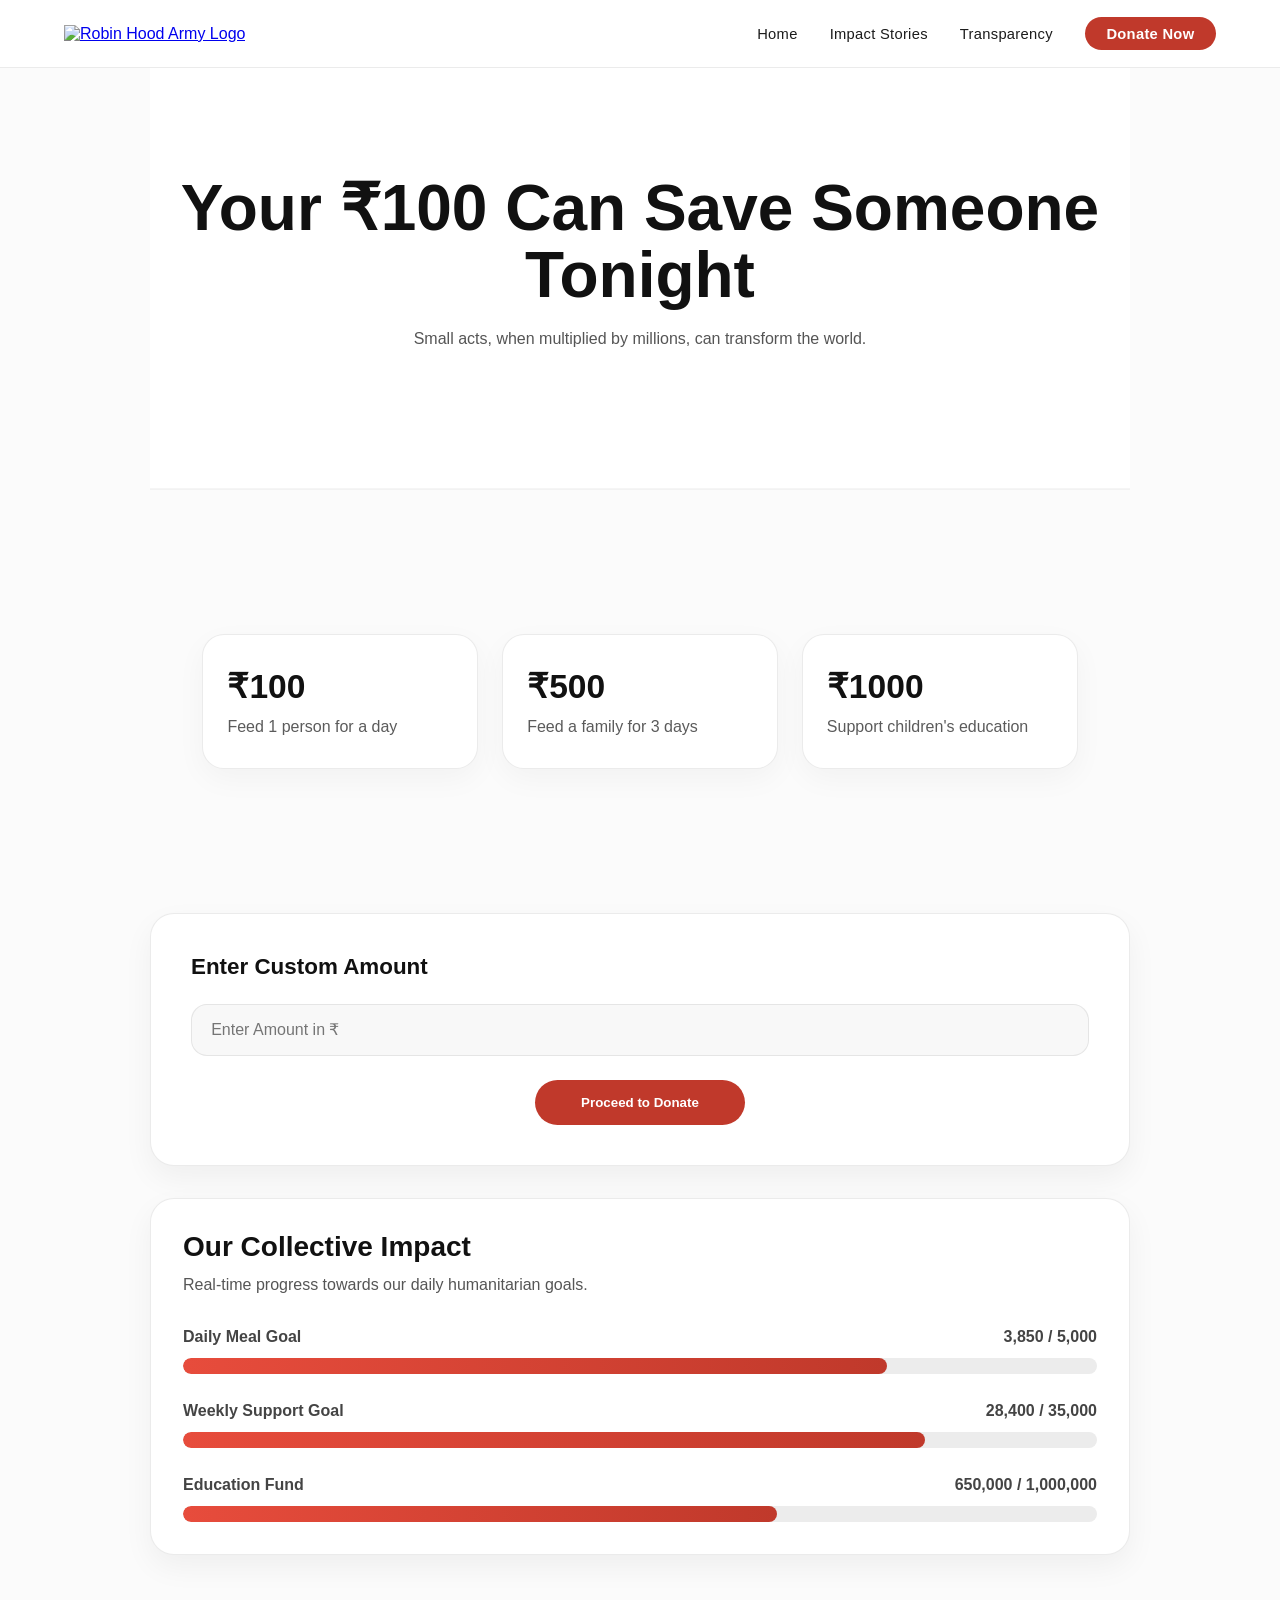
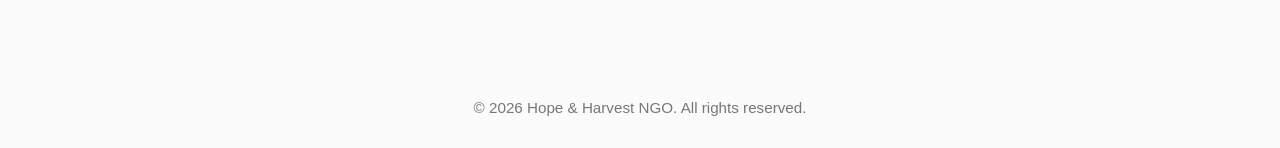
==== donate.html @ bec50dd6 "add the new page donate" ====
<!DOCTYPE html>
<html lang="en">
<head>
    <meta charset="UTF-8">
    <meta name="viewport" content="width=device-width, initial-scale=1.0">
    <title>Donate | Hope & Harvest</title>
    <link rel="stylesheet" href="styles.css">
    <link rel="stylesheet" href="donate.css">
    <link href="https://fonts.googleapis.com/css2?family=Inter:wght@300;400;600;800;900&display=swap" rel="stylesheet">
</head>
<body>
    <nav>
        <div class="nav-logo">
            <a href="robinhoodarmy-clone.html">
                <img src="https://robinhoodarmy.com/assets/RHA-Logo.png" alt="Robin Hood Army Logo">
            </a>
        </div>
        <ul class="nav-links">
            <li><a href="robinhoodarmy-clone.html">Home</a></li>
            <li><a href="index.html#stories">Impact Stories</a></li>
            <li><a href="index.html#stats">Transparency</a></li>
            <li><a href="donate.html" class="cta-nav">Donate Now</a></li>
        </ul>
    </nav>

    <main>
        <section class="donate-hero">
            <div class="reveal">
                <h1>Your ₹100 Can Save Someone Tonight</h1>
                <p>Small acts, when multiplied by millions, can transform the world.</p>
            </div>
        </section>

        <section class="donation-options reveal">
            <div class="donation-card" data-amount="100">
                <h2>₹100</h2>
                <p>Feed 1 person for a day</p>
            </div>
            <div class="donation-card" data-amount="500">
                <h2>₹500</h2>
                <p>Feed a family for 3 days</p>
            </div>
            <div class="donation-card" data-amount="1000">
                <h2>₹1000</h2>
                <p>Support children's education</p>
            </div>
        </section>

        <section class="custom-donation reveal">
            <h3>Enter Custom Amount</h3>
            <div class="custom-input-group">
                <input type="number" id="custom-amount" placeholder="Enter Amount in ₹">
            </div>
            <button id="donate-btn" class="btn btn-primary" style="border:none; cursor:pointer;">Proceed to Donate</button>
        </section>

        <section class="impact-progress reveal">
            <div class="section-header">
                <h2>Our Collective Impact</h2>
                <p>Real-time progress towards our daily humanitarian goals.</p>
            </div>
            
            <div class="progress-item">
                <div class="progress-label">
                    <span>Daily Meal Goal</span>
                    <span id="daily-progress-text">0/5000</span>
                </div>
                <div class="progress-bar-bg">
                    <div id="daily-progress-bar" class="progress-bar-fill"></div>
                </div>
            </div>

            <div class="progress-item">
                <div class="progress-label">
                    <span>Weekly Support Goal</span>
                    <span id="weekly-progress-text">0/35000</span>
                </div>
                <div class="progress-bar-bg">
                    <div id="weekly-progress-bar" class="progress-bar-fill"></div>
                </div>
            </div>

            <div class="progress-item">
                <div class="progress-label">
                    <span>Education Fund</span>
                    <span id="edu-progress-text">0/10,00,000</span>
                </div>
                <div class="progress-bar-bg">
                    <div id="edu-progress-bar" class="progress-bar-fill"></div>
                </div>
            </div>
        </section>
    </main>

    <div id="success-overlay" class="success-overlay">
        <div class="success-content">
            <span class="success-emoji">😊</span>
            <h2>Thank You for Saving Lives</h2>
            <p>Your contribution has been received. You've just made someone's night a little brighter.</p>
            <br>
            <button onclick="closeSuccess()" class="btn btn-outline" style="border:none; cursor:pointer;">Back to Home</button>
        </div>
    </div>

    <footer>
        <div class="footer-bottom">
            &copy; 2026 Hope & Harvest NGO. All rights reserved.
        </div>
    </footer>

    <script src="script.js"></script>
    <script src="donate.js"></script>
</body>
</html>
---- styles.css ----
:root {
    --red: #c0392b;
    --dark-red: #96281b;
    --black: #111111;
    --white: #ffffff;
    --off-white: #f9f5f0;
    --warm-gray: #e8e0d5;
    --text: #1c1c1c;
    --muted: #6f6f6f;
    --off-black: #121212;
    --glass-border: rgba(0,0,0,0.08);
  }

  * { margin: 0; padding: 0; box-sizing: border-box; }

  body {
    font-family: 'DM Sans', sans-serif;
    color: var(--text);
    background: #fff;
    overflow-x: hidden;
  }

  /* ─── NAVBAR ─── */
  nav {
    position: fixed; top: 0; width: 100%; z-index: 1000;
    background: rgba(255,255,255,0.97);
    backdrop-filter: blur(10px);
    border-bottom: 1px solid rgba(0,0,0,0.08);
    padding: 0 5%;
    display: flex; align-items: center; justify-content: space-between;
    height: 68px;
  }
  .nav-logo img { height: 42px; }
  .nav-links { display: flex; gap: 2rem; list-style: none; align-items: center; }
  .nav-links a {
    text-decoration: none; color: var(--text);
    font-size: 0.88rem; font-weight: 500; letter-spacing: 0.02em;
    transition: color 0.2s;
  }
  .nav-links a:hover { color: var(--red); }
  .nav-cta {
    background: var(--red); color: #fff !important;
    padding: 0.5rem 1.3rem; border-radius: 3px;
    font-weight: 600 !important;
  }
  .nav-cta:hover { background: var(--dark-red) !important; color: #fff !important; }

  /* ─── HERO CAROUSEL ─── */
  .hero {
    margin-top: 68px;
    position: relative;
    min-height: calc(100vh - 68px);
    display: flex;
    align-items: center;
    justify-content: center;
    background: radial-gradient(circle at top, rgba(255,255,255,0.06), transparent 25%),
                linear-gradient(180deg, rgba(0,0,0,0.9), rgba(10,10,10,0.95)),
                url('https://images.unsplash.com/photo-1517248135467-4c7edcad34c4?auto=format&fit=crop&w=1600&q=80') center/cover;
    color: var(--white);
    overflow: hidden;
  }
  .hero::before {
    content: '';
    position: absolute;
    inset: 0;
    background: radial-gradient(circle at center, rgba(255,255,255,0.05), transparent 35%),
                linear-gradient(120deg, rgba(0,0,0,0.55), rgba(0,0,0,0.7));
    pointer-events: none;
  }
  .hero-content {
    position: relative;
    z-index: 1;
    max-width: 960px;
    text-align: center;
    padding: 0 1.5rem;
  }
  .hero-content h1 {
    font-family: 'Playfair Display', serif;
    font-size: clamp(3rem, 6vw, 5.2rem);
    line-height: 1.02;
    letter-spacing: -0.06em;
    margin-bottom: 1rem;
  }
  .hero-content p {
    font-size: clamp(1rem, 1.6vw, 1.35rem);
    color: rgba(255,255,255,0.88);
    max-width: 760px;
    margin: 0 auto 2rem;
    line-height: 1.8;
  }
  .hero-btns {
    display: inline-flex;
    gap: 1rem;
    flex-wrap: wrap;
    justify-content: center;
  }
  .btn {
    display: inline-flex;
    align-items: center;
    justify-content: center;
    padding: 0.95rem 2rem;
    border-radius: 999px;
    font-weight: 700;
    text-decoration: none;
    transition: transform 0.2s ease, background 0.2s ease, color 0.2s ease;
    border: 1px solid transparent;
  }
  .btn:hover { transform: translateY(-2px); }
  .btn-primary {
    background: var(--red);
    color: #fff;
  }
  .btn-outline {
    background: rgba(255,255,255,0.08);
    color: #fff;
    border-color: rgba(255,255,255,0.22);
  }
  .btn-outline:hover {
    background: rgba(255,255,255,0.15);
  }
  .nav-links a {
    text-decoration: none;
    color: var(--text);
    font-size: 0.92rem;
    font-weight: 500;
    letter-spacing: 0.02em;
    transition: color 0.2s ease;
  }
  .nav-links a:hover { color: var(--red); }
  .nav-cta, .cta-nav {
    background: var(--red);
    color: #fff !important;
    padding: 0.55rem 1.35rem;
    border-radius: 999px;
    font-weight: 700 !important;
  }
  .nav-cta:hover, .cta-nav:hover { background: var(--dark-red) !important; }
  .logo {
    font-size: 1.1rem;
    font-weight: 700;
    letter-spacing: 0.03em;
    color: var(--text);
  }

  /* ─── SECTION SHARED ─── */
  section { padding: 6rem 5%; }
  .section-title {
    font-family: 'Playfair Display', serif;
    font-size: clamp(1.8rem, 3vw, 2.6rem);
    font-weight: 700; margin-bottom: 0.6rem;
    color: var(--black);
  }
  .section-sub {
    font-size: 1.05rem; color: var(--muted);
    max-width: 650px; line-height: 1.7; margin-bottom: 3rem;
  }
  .red-bar {
    width: 50px; height: 4px; background: var(--red);
    border-radius: 2px; margin-bottom: 1.2rem;
  }
  .red-bar-center { margin-left: auto; margin-right: auto; }
  .foodmap-bar { margin-bottom: 1rem; }
  .culture-bar { margin-bottom: 1.2rem; }
  .btn-red {
    display: inline-block;
    background: var(--red);
    color: #fff;
    padding: 0.8rem 2rem;
    border-radius: 3px;
    text-decoration: none;
    font-weight: 600;
    transition: background 0.2s, transform 0.2s;
  }
  .btn-red:hover { background: var(--dark-red); transform: translateY(-2px); }
  .btn-red-large {
    padding: 0.9rem 2.4rem;
    font-size: 1rem;
    font-weight: 700;
  }

  /* ─── THE PROBLEM ─── */
  .problem { background: var(--off-white); }
  .problem-grid {
    display: grid;
    grid-template-columns: repeat(auto-fit, minmax(280px, 1fr));
    gap: 1.6rem;
  }
  .problem-card {
    background: #fff; border-radius: 6px; overflow: hidden;
    box-shadow: 0 2px 16px rgba(0,0,0,0.06);
    transition: transform 0.25s, box-shadow 0.25s;
  }
  .problem-card:hover {
    transform: translateY(-5px);
    box-shadow: 0 8px 30px rgba(0,0,0,0.12);
  }
  .problem-card img {
    width: 100%; height: 200px; object-fit: cover; display: block;
  }
  .problem-card p {
    padding: 1.1rem 1.3rem; font-size: 0.95rem; font-weight: 500;
    line-height: 1.55; color: var(--text);
  }

  /* ─── THE IDEA ─── */
  .idea { background: #fff; }
  .idea-grid {
    display: grid; grid-template-columns: 1fr 1fr; gap: 4rem;
    align-items: start;
  }
  .idea-block { display: flex; flex-direction: column; gap: 1rem; }
  .idea-block img { width: 64px; height: 64px; object-fit: contain; }
  .idea-block h3 {
    font-family: 'Playfair Display', serif;
    font-size: 1.4rem; font-weight: 700;
  }
  .idea-block p { font-size: 0.97rem; line-height: 1.75; color: #555; }
  .stats-row {
    display: flex; gap: 3rem; margin-top: 2.5rem; flex-wrap: wrap;
  }
  .stat-item { text-align: center; }
  .stat-icon { width: 44px; margin-bottom: 0.4rem; }
  .stat-num {
    font-family: 'Playfair Display', serif;
    font-size: 2rem; font-weight: 900; color: var(--red);
  }
  .stat-label { font-size: 0.82rem; color: var(--muted); text-transform: uppercase; letter-spacing: 0.05em; }

  /* ─── JOIN BANNER ─── */
  .join-banner {
    background: var(--red); color: #fff;
    text-align: center; padding: 4rem 5%;
  }
  .join-banner h2 {
    font-family: 'Playfair Display', serif;
    font-size: clamp(1.6rem, 3vw, 2.4rem); margin-bottom: 1.5rem;
  }
  .btn-white {
    display: inline-block; background: #fff; color: var(--red);
    padding: 0.85rem 2.4rem; border-radius: 3px;
    font-weight: 700; text-decoration: none; font-size: 1rem;
    transition: all 0.2s;
  }
  .btn-white:hover { background: #f8d7d4; transform: translateY(-2px); }

  /* ─── FOOD MAP ─── */
  .foodmap { background: var(--off-white); text-align: center; }
  .foodmap img {
    width: 100%; max-width: 900px;
    border-radius: 8px;
    box-shadow: 0 4px 30px rgba(0,0,0,0.12);
    margin-top: 1rem;
  }

  /* ─── JOURNEY ─── */
  .journey { background: #fff; }
  .journey-intro {
    max-width: 760px; margin-bottom: 4rem;
    font-size: 1.05rem; line-height: 1.85; color: #555;
    font-style: italic;
  }
  .timeline { position: relative; }
  .timeline::before {
    content: ''; position: absolute; left: 30px; top: 0; bottom: 0;
    width: 2px; background: var(--warm-gray);
  }
  .tl-item { display: flex; gap: 2.5rem; margin-bottom: 3.5rem; position: relative; }
  .tl-img { flex-shrink: 0; width: 160px; height: 120px; object-fit: cover; border-radius: 6px; }
  .tl-dot {
    flex-shrink: 0; width: 16px; height: 16px; border-radius: 50%;
    background: var(--red); border: 3px solid #fff;
    box-shadow: 0 0 0 2px var(--red);
    margin-top: 4px; position: relative; z-index: 1;
  }
  .tl-content h3 {
    font-family: 'Playfair Display', serif;
    font-size: 1.25rem; font-weight: 700; margin-bottom: 0.5rem;
    color: var(--black);
  }
  .tl-stats { display: flex; gap: 1.5rem; margin-bottom: 0.8rem; flex-wrap: wrap; }
  .tl-stat { font-size: 0.92rem; font-weight: 600; color: var(--red); }
  .tl-content p { font-size: 0.95rem; line-height: 1.7; color: #555; }

  /* ─── HOW TO HELP ─── */
  .help { background: var(--off-white); }
  .help-grid {
    display: grid; grid-template-columns: repeat(auto-fit, minmax(260px, 1fr)); gap: 2rem;
  }
  .help-card {
    background: #fff; padding: 2rem; border-radius: 6px;
    box-shadow: 0 2px 12px rgba(0,0,0,0.05);
    transition: transform 0.2s;
  }
  .help-card:hover { transform: translateY(-4px); }
  .help-card img { width: 52px; height: 52px; object-fit: contain; margin-bottom: 1rem; }
  .help-card h3 { font-size: 1.1rem; font-weight: 700; margin-bottom: 0.6rem; }
  .help-card p { font-size: 0.93rem; line-height: 1.65; color: #666; }
  .help-action { text-align: center; margin-top: 2.5rem; }

  /* ─── CULTURE ─── */
  .culture { background: var(--black); color: #fff; text-align: center; }
  .culture .section-title { color: #fff; }
  .culture-tag {
    font-family: 'Playfair Display', serif;
    font-size: clamp(1.2rem, 2.5vw, 1.8rem);
    color: #e8c4c0; margin: 1.5rem 0 2.5rem; font-style: italic;
  }
  .culture img {
    max-width: 800px; width: 100%; border-radius: 8px;
    box-shadow: 0 8px 40px rgba(0,0,0,0.4);
  }
  .culture-action { margin-top: 2rem; }

  /* ─── NEWS ─── */
  .news { background: var(--off-white); }
  .news-grid {
    display: grid; grid-template-columns: repeat(auto-fill, minmax(200px, 1fr)); gap: 1rem;
  }
  .news-item {
    background: #fff; border-radius: 6px; padding: 1.2rem;
    box-shadow: 0 2px 8px rgba(0,0,0,0.05);
    display: flex; align-items: center; justify-content: center;
    min-height: 80px; transition: all 0.2s;
  }
  .news-item:hover { box-shadow: 0 4px 20px rgba(0,0,0,0.12); transform: translateY(-2px); }
  .news-item a {
    font-size: 0.92rem; font-weight: 600; color: var(--text);
    text-decoration: none; text-align: center; line-height: 1.4;
  }
  .news-item a:hover { color: var(--red); }

  /* ─── FOOTER ─── */
  footer {
    background: var(--black); color: rgba(255,255,255,0.7);
    padding: 3rem 5%; text-align: center;
  }
  footer img { height: 40px; filter: brightness(0) invert(1); margin-bottom: 1rem; }
  footer p { font-size: 0.88rem; line-height: 1.7; max-width: 500px; margin: 0 auto; }
  .footer-copy { margin-top: 1rem; font-size: 0.8rem; opacity: 0.5; }
  .whatsapp-fab {
    position: fixed; bottom: 24px; right: 24px; z-index: 999;
    background: #25D366; color: #fff; width: 56px; height: 56px;
    border-radius: 50%; display: flex; align-items: center; justify-content: center;
    box-shadow: 0 4px 20px rgba(0,0,0,0.25); text-decoration: none;
    font-size: 1.6rem; transition: transform 0.2s;
  }
  .whatsapp-fab:hover { transform: scale(1.1); }

  @media (max-width: 768px) {
    .idea-grid { grid-template-columns: 1fr; gap: 2.5rem; }
    .timeline::before { left: 0; }
    .tl-item { flex-direction: column; gap: 1rem; }
    .tl-img { width: 100%; }
    .tl-dot { display: none; }
    .nav-links { display: none; }
  }
---- donate.css ----
body {
    background: #fbfbfb;
    color: #111;
}

main {
    max-width: 1080px;
    margin: 0 auto;
    padding: 2.5rem 1rem 4rem;
}

.donate-hero,
.donation-options,
.custom-donation,
.impact-progress {
    max-width: 980px;
    margin: 0 auto 2rem;
}

.donate-hero {
    min-height: 50vh;
    display: flex;
    align-items: center;
    justify-content: center;
    text-align: center;
    background: #fff;
    border-bottom: 1px solid rgba(0,0,0,0.05);
    box-shadow: inset 0 -1px 0 rgba(0,0,0,0.04);
    padding: 4rem 1rem;
}

.donate-hero h1 {
    font-size: clamp(2.4rem, 5vw, 4rem);
    line-height: 1.05;
    margin-bottom: 1rem;
    color: #111;
}

.donate-hero p {
    font-size: 1rem;
    color: #555;
    max-width: 720px;
    margin: 0 auto;
    line-height: 1.8;
}

.donation-options {
    display: grid;
    grid-template-columns: repeat(auto-fit, minmax(240px, 1fr));
    gap: 1.5rem;
    margin: 3rem auto;
}

.donation-card {
    background: #fff;
    border: 1px solid rgba(0,0,0,0.08);
    border-radius: 22px;
    padding: 2rem 1.5rem;
    box-shadow: 0 10px 30px rgba(0,0,0,0.04);
    cursor: pointer;
    transition: transform 0.25s ease, box-shadow 0.25s ease, border-color 0.25s ease;
}

.donation-card:hover {
    transform: translateY(-4px);
    border-color: rgba(192,57,43,0.18);
    box-shadow: 0 18px 40px rgba(0,0,0,0.08);
}

.donation-card.active {
    border-color: #c0392b;
}

.donation-card h2 {
    margin-bottom: 0.75rem;
    font-size: 2.1rem;
    color: #111;
}

.donation-card p {
    color: #5b5b5b;
}

.custom-donation {
    background: #fff;
    border: 1px solid rgba(0,0,0,0.08);
    border-radius: 24px;
    padding: 2.5rem;
    box-shadow: 0 12px 30px rgba(0,0,0,0.05);
    display: flex;
    flex-direction: column;
    gap: 1.5rem;
    align-items: center;
}

.custom-donation h3 {
    margin-bottom: 0;
    font-size: 1.4rem;
    color: #111;
    width: 100%;
}

.custom-input-group {
    margin-bottom: 0;
    width: 100%;
}

.custom-donation .btn-primary {
    width: fit-content;
    min-width: 210px;
    padding: 0.95rem 2rem;
    align-self: center;
}

.custom-input-group input {
    width: 100%;
    padding: 1rem 1.2rem;
    border-radius: 16px;
    border: 1px solid rgba(0,0,0,0.08);
    background: #f8f8f8;
    color: #111;
    font-size: 1rem;
}

.custom-input-group input:focus {
    outline: none;
    border-color: #c0392b;
    background: #fff;
}

.impact-progress {
    margin-top: 2rem;
    background: #fff;
    border: 1px solid rgba(0,0,0,0.08);
    border-radius: 24px;
    padding: 2rem;
    box-shadow: 0 12px 30px rgba(0,0,0,0.05);
}

.section-header h2 {
    margin-bottom: 0.5rem;
    font-size: 1.75rem;
    color: #111;
}

.progress-item {
    width: 100%;
}

.progress-bar-bg {
    width: 100%;
    background: #ececec;
    border-radius: 999px;
    height: 16px;
    overflow: hidden;
}

.progress-bar-fill {
    width: 0;
    height: 100%;
    background: linear-gradient(90deg, #e74c3c, #c0392b);
    border-radius: 999px;
}

.section-header p {
    color: #565656;
    line-height: 1.8;
}

.progress-item {
    margin-top: 1.75rem;
}

.progress-label {
    display: flex;
    justify-content: space-between;
    align-items: center;
    margin-bottom: 0.75rem;
    gap: 1rem;
    color: #444;
    font-weight: 600;
}

.progress-bar-bg {
    background: #ececec;
    border-radius: 999px;
    height: 16px;
    overflow: hidden;
}

.progress-bar-fill {
    width: 0;
    height: 100%;
    background: linear-gradient(90deg, #e74c3c, #c0392b);
    border-radius: 999px;
}

.success-overlay {
    position: fixed;
    inset: 0;
    background: rgba(0,0,0,0.55);
    display: none;
    align-items: center;
    justify-content: center;
    padding: 2rem;
    z-index: 999;
}

.success-overlay.active,
.success-overlay[style*="display: flex"] {
    display: flex;
}

.success-content {
    width: min(560px, 100%);
    background: #fff;
    border-radius: 28px;
    padding: 2.5rem 2rem;
    text-align: center;
    box-shadow: 0 24px 80px rgba(0,0,0,0.18);
}

.success-emoji {
    display: inline-block;
    font-size: 2.8rem;
    margin-bottom: 1rem;
}

.success-content h2 {
    margin-bottom: 0.75rem;
    font-size: 1.8rem;
}

.success-content p {
    color: #4a4a4a;
    line-height: 1.8;
}

.success-content .btn {
    margin-top: 1.5rem;
}

footer {
    background: transparent;
    text-align: center;
    padding: 3rem 1rem 2rem;
}

.footer-bottom {
    color: #777;
    font-size: 0.95rem;
}

@media (max-width: 768px) {
    .donate-hero { padding: 3rem 1rem; }
    .donation-options { margin: 2rem 0; }
}
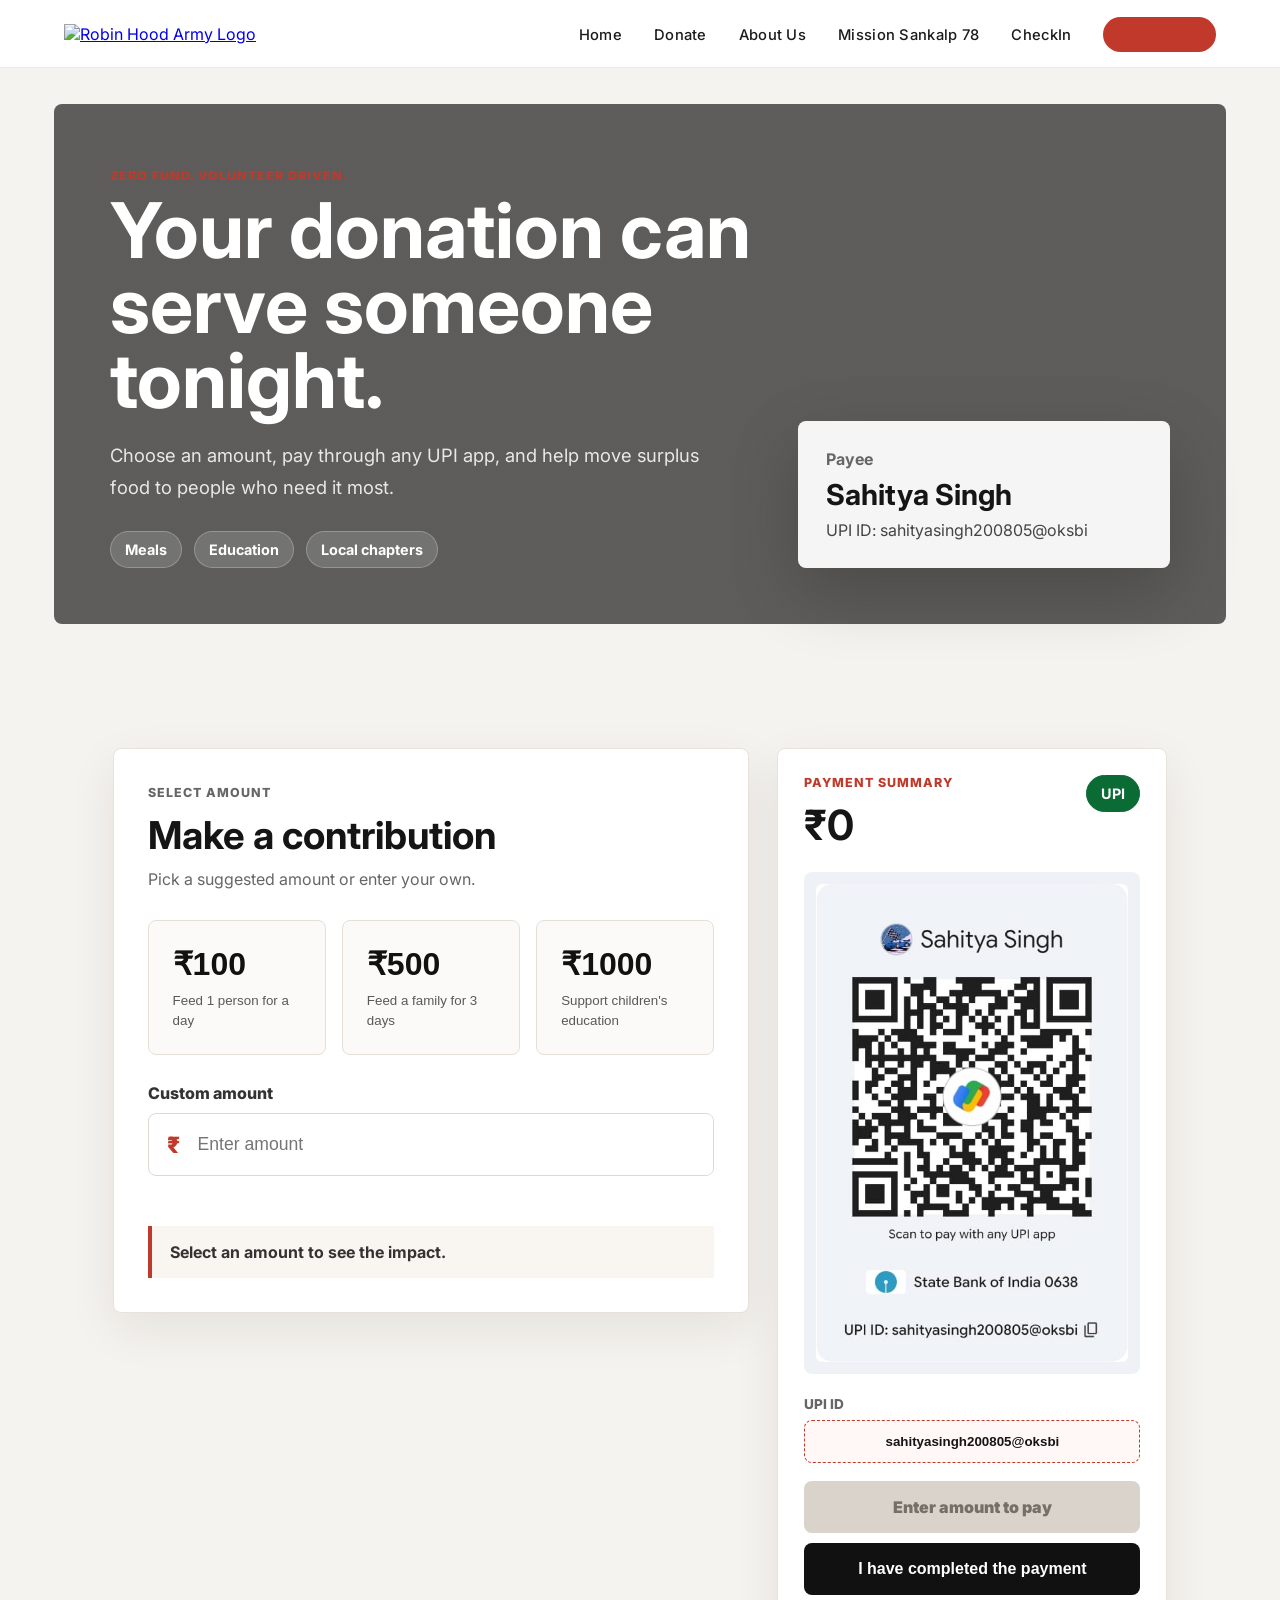
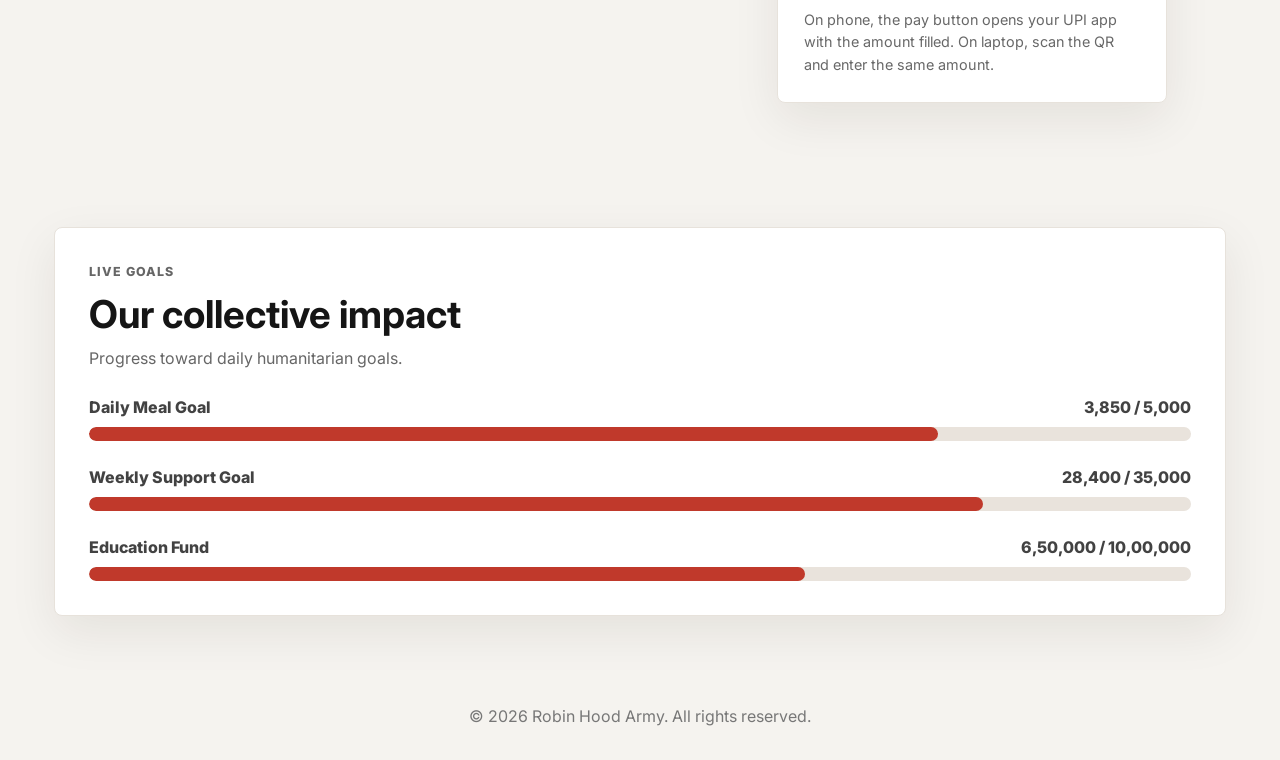
==== commit c2a98c57: "Add favicon, Create new pages (About, Mission Sankalp 78, CheckIn, Join Now), Update navbar across a" ====
--- a/donate.html
+++ b/donate.html
@@ -1,114 +1,184 @@
 <!DOCTYPE html>
 <html lang="en">
 <head>
-    <meta charset="UTF-8">
-    <meta name="viewport" content="width=device-width, initial-scale=1.0">
-    <title>Donate | Hope & Harvest</title>
-    <link rel="stylesheet" href="styles.css">
-    <link rel="stylesheet" href="donate.css">
-    <link href="https://fonts.googleapis.com/css2?family=Inter:wght@300;400;600;800;900&display=swap" rel="stylesheet">
+  <meta charset="UTF-8">
+  <meta name="viewport" content="width=device-width, initial-scale=1.0">
+  <title>Donate | Robin Hood Army</title>  <link rel="icon" type="image/svg+xml" href="favicon.svg">  <link rel="stylesheet" href="styles.css">
+  <link rel="stylesheet" href="donate.css">
+  <link href="https://fonts.googleapis.com/css2?family=Inter:wght@400;500;600;700;800;900&display=swap" rel="stylesheet">
 </head>
 <body>
-    <nav>
-        <div class="nav-logo">
-            <a href="robinhoodarmy-clone.html">
-                <img src="https://robinhoodarmy.com/assets/RHA-Logo.png" alt="Robin Hood Army Logo">
-            </a>
+  <!-- NAVIGATION BAR - Same navbar for all pages -->
+  <nav>
+    <div class="nav-logo">
+      <a href="robinhoodarmy-clone.html">
+        <img src="https://robinhoodarmy.com/assets/RHA-Logo.png" alt="Robin Hood Army Logo">
+      </a>
+    </div>
+    <ul class="nav-links">
+      <li><a href="robinhoodarmy-clone.html">Home</a></li>
+      <li><a href="donate.html">Donate</a></li>
+      <li><a href="about.html">About Us</a></li>
+      <li><a href="mission-sankalp-78.html">Mission Sankalp 78</a></li>
+      <li><a href="checkin.html">CheckIn</a></li>
+      <li><a href="donate.html" class="cta-nav">Join Now</a></li>
+    </ul>
+  </nav>
+
+  <main>
+    <!-- HERO SECTION - Eye-catching donation header -->
+    <section class="donate-hero">
+      <div class="hero-text">
+        <p class="eyebrow">Zero fund. Volunteer driven.</p>
+        <h1>Your donation can serve someone tonight.</h1>
+        <p class="hero-copy">Choose an amount, pay through any UPI app, and help move surplus food to people who need it most.</p>
+        <div class="hero-highlights">
+          <span>Meals</span>
+          <span>Education</span>
+          <span>Local chapters</span>
         </div>
-        <ul class="nav-links">
-            <li><a href="robinhoodarmy-clone.html">Home</a></li>
-            <li><a href="index.html#stories">Impact Stories</a></li>
-            <li><a href="index.html#stats">Transparency</a></li>
-            <li><a href="donate.html" class="cta-nav">Donate Now</a></li>
-        </ul>
-    </nav>
+      </div>
 
-    <main>
-        <section class="donate-hero">
-            <div class="reveal">
-                <h1>Your ₹100 Can Save Someone Tonight</h1>
-                <p>Small acts, when multiplied by millions, can transform the world.</p>
+      <!-- Payee Information Card -->
+      <div class="hero-payment-card">
+        <p>Payee</p>
+        <h2>Sahitya Singh</h2>
+        <span>UPI ID: sahityasingh200805@oksbi</span>
+      </div>
+    </section>
+
+    <!-- DONATION SELECTION SECTION - Choose amount and confirm payment -->
+    <section class="donation-shell" id="donate-now">
+      <!-- Left Panel: Amount Selection -->
+      <div class="donation-panel">
+        <div class="section-heading">
+          <p class="eyebrow">Select amount</p>
+          <h2>Make a contribution</h2>
+          <p>Pick a suggested amount or enter your own.</p>
+        </div>
+
+        <!-- Pre-defined donation options -->
+        <div class="donation-options">
+          <button class="donation-card" type="button" data-amount="100">
+            <strong>₹100</strong>
+            <span>Feed 1 person for a day</span>
+          </button>
+          <button class="donation-card" type="button" data-amount="500">
+            <strong>₹500</strong>
+            <span>Feed a family for 3 days</span>
+          </button>
+          <button class="donation-card" type="button" data-amount="1000">
+            <strong>₹1000</strong>
+            <span>Support children's education</span>
+          </button>
+        </div>
+
+        <!-- Custom Amount Input -->
+        <label class="amount-label" for="custom-amount">Custom amount</label>
+        <div class="amount-input-box">
+          <span>₹</span>
+          <input type="number" id="custom-amount" min="1" placeholder="Enter amount">
+        </div>
+        <p id="amount-error" class="error-message"></p>
+
+        <!-- Impact Preview - Shows what donation does -->
+        <div class="impact-preview">
+          <span id="impact-line">Select an amount to see the impact.</span>
+        </div>
+      </div>
+
+      <!-- Right Panel: Payment Summary -->
+      <aside class="payment-panel">
+        <div class="payment-card">
+          <!-- Amount Display -->
+          <div class="payment-top">
+            <div>
+              <p class="eyebrow">Payment summary</p>
+              <h2 id="selected-total">₹0</h2>
             </div>
-        </section>
+            <span class="secure-badge">UPI</span>
+          </div>
 
-        <section class="donation-options reveal">
-            <div class="donation-card" data-amount="100">
-                <h2>₹100</h2>
-                <p>Feed 1 person for a day</p>
-            </div>
-            <div class="donation-card" data-amount="500">
-                <h2>₹500</h2>
-                <p>Feed a family for 3 days</p>
-            </div>
-            <div class="donation-card" data-amount="1000">
-                <h2>₹1000</h2>
-                <p>Support children's education</p>
-            </div>
-        </section>
+          <!-- QR Code for Phone Payments -->
+          <div class="qr-box">
+            <img src="assets/upi-qr-card.jpeg" alt="UPI QR code for Sahitya Singh">
+          </div>
 
-        <section class="custom-donation reveal">
-            <h3>Enter Custom Amount</h3>
-            <div class="custom-input-group">
-                <input type="number" id="custom-amount" placeholder="Enter Amount in ₹">
-            </div>
-            <button id="donate-btn" class="btn btn-primary" style="border:none; cursor:pointer;">Proceed to Donate</button>
-        </section>
+          <!-- UPI ID with Copy Button -->
+          <div class="upi-details">
+            <span>UPI ID</span>
+            <button id="copy-upi" type="button">sahityasingh200805@oksbi</button>
+          </div>
 
-        <section class="impact-progress reveal">
-            <div class="section-header">
-                <h2>Our Collective Impact</h2>
-                <p>Real-time progress towards our daily humanitarian goals.</p>
-            </div>
-            
-            <div class="progress-item">
-                <div class="progress-label">
-                    <span>Daily Meal Goal</span>
-                    <span id="daily-progress-text">0/5000</span>
-                </div>
-                <div class="progress-bar-bg">
-                    <div id="daily-progress-bar" class="progress-bar-fill"></div>
-                </div>
-            </div>
+          <!-- Payment Button (opens UPI app or QR code) -->
+          <a id="pay-link" class="pay-button" href="#" aria-disabled="true">Enter amount to pay</a>
+          <button id="paid-btn" class="paid-button" type="button">I have completed the payment</button>
+          <p class="payment-note">On phone, the pay button opens your UPI app with the amount filled. On laptop, scan the QR and enter the same amount.</p>
+        </div>
+      </aside>
+    </section>
 
-            <div class="progress-item">
-                <div class="progress-label">
-                    <span>Weekly Support Goal</span>
-                    <span id="weekly-progress-text">0/35000</span>
-                </div>
-                <div class="progress-bar-bg">
-                    <div id="weekly-progress-bar" class="progress-bar-fill"></div>
-                </div>
-            </div>
+    <!-- IMPACT PROGRESS SECTION - Shows donation goals -->
+    <section class="impact-progress">
+      <div class="section-heading">
+        <p class="eyebrow">Live goals</p>
+        <h2>Our collective impact</h2>
+        <p>Progress toward daily humanitarian goals.</p>
+      </div>
 
-            <div class="progress-item">
-                <div class="progress-label">
-                    <span>Education Fund</span>
-                    <span id="edu-progress-text">0/10,00,000</span>
-                </div>
-                <div class="progress-bar-bg">
-                    <div id="edu-progress-bar" class="progress-bar-fill"></div>
-                </div>
-            </div>
-        </section>
-    </main>
+      <!-- Daily Meal Goal Progress -->
+      <div class="progress-item">
+        <div class="progress-label">
+          <span>Daily Meal Goal</span>
+          <span id="daily-progress-text">0 / 5,000</span>
+        </div>
+        <div class="progress-bar-bg">
+          <div id="daily-progress-bar" class="progress-bar-fill"></div>
+        </div>
+      </div>
 
-    <div id="success-overlay" class="success-overlay">
-        <div class="success-content">
-            <span class="success-emoji">😊</span>
-            <h2>Thank You for Saving Lives</h2>
-            <p>Your contribution has been received. You've just made someone's night a little brighter.</p>
-            <br>
-            <button onclick="closeSuccess()" class="btn btn-outline" style="border:none; cursor:pointer;">Back to Home</button>
+      <!-- Weekly Support Goal Progress -->
+      <div class="progress-item">
+        <div class="progress-label">
+          <span>Weekly Support Goal</span>
+          <span id="weekly-progress-text">0 / 35,000</span>
         </div>
+        <div class="progress-bar-bg">
+          <div id="weekly-progress-bar" class="progress-bar-fill"></div>
+        </div>
+      </div>
+
+      <!-- Education Fund Progress -->
+      <div class="progress-item">
+        <div class="progress-label">
+          <span>Education Fund</span>
+          <span id="edu-progress-text">0 / 10,00,000</span>
+        </div>
+        <div class="progress-bar-bg">
+          <div id="edu-progress-bar" class="progress-bar-fill"></div>
+        </div>
+      </div>
+    </section>
+  </main>
+
+  <!-- SUCCESS CONFIRMATION MODAL - Shown after payment -->
+  <div id="success-overlay" class="success-overlay">
+    <div class="success-content">
+      <span class="success-emoji">✓</span>
+      <h2>Thank you for donating</h2>
+      <p>Please keep the UPI transaction screenshot or reference number for your record.</p>
+      <button id="close-success" class="pay-button" type="button">Back to home</button>
     </div>
+  </div>
 
-    <footer>
-        <div class="footer-bottom">
-            &copy; 2026 Hope & Harvest NGO. All rights reserved.
-        </div>
-    </footer>
+  <!-- PAGE FOOTER -->
+  <footer>
+    <div class="footer-bottom">
+      &copy; 2026 Robin Hood Army. All rights reserved.
+    </div>
+  </footer>
 
-    <script src="script.js"></script>
-    <script src="donate.js"></script>
+  <!-- JavaScript for donation functionality -->
+  <script src="donate.js"></script>
 </body>
 </html>
--- a/styles.css
+++ b/styles.css
@@ -53,70 +53,127 @@
     display: flex;
     align-items: center;
     justify-content: center;
-    background: radial-gradient(circle at top, rgba(255,255,255,0.06), transparent 25%),
-                linear-gradient(180deg, rgba(0,0,0,0.9), rgba(10,10,10,0.95)),
-                url('https://images.unsplash.com/photo-1517248135467-4c7edcad34c4?auto=format&fit=crop&w=1600&q=80') center/cover;
+    background: linear-gradient(135deg, rgba(26, 26, 26, 0.7), rgba(45, 45, 45, 0.7)),
+                url('https://images.unsplash.com/photo-1559027615-cd;download=1604/photo-1559207613-0fb0d868a31e?auto=format&fit=crop&w=2000&q=80') center/cover;
+    background-attachment: fixed;
     color: var(--white);
     overflow: hidden;
-  }
+    box-shadow: inset 0 0 100px rgba(0,0,0,0.5);
+  }
+  
   .hero::before {
     content: '';
     position: absolute;
     inset: 0;
-    background: radial-gradient(circle at center, rgba(255,255,255,0.05), transparent 35%),
-                linear-gradient(120deg, rgba(0,0,0,0.55), rgba(0,0,0,0.7));
+    background: radial-gradient(ellipse at center, rgba(192, 57, 43, 0.1), transparent 70%);
     pointer-events: none;
   }
+  
   .hero-content {
     position: relative;
     z-index: 1;
     max-width: 960px;
     text-align: center;
-    padding: 0 1.5rem;
-  }
+    padding: 3rem 1.5rem;
+    animation: fadeInUp 1.2s ease-out;
+  }
+  
+  @keyframes fadeInUp {
+    from { opacity: 0; transform: translateY(40px); }
+    to { opacity: 1; transform: translateY(0); }
+  }
+  
   .hero-content h1 {
     font-family: 'Playfair Display', serif;
-    font-size: clamp(3rem, 6vw, 5.2rem);
-    line-height: 1.02;
+    font-size: clamp(3.2rem, 7vw, 5.5rem);
+    line-height: 1.05;
     letter-spacing: -0.06em;
-    margin-bottom: 1rem;
-  }
+    margin-bottom: 1.2rem;
+    text-shadow: 0 4px 20px rgba(0,0,0,0.4);
+    font-weight: 900;
+  }
+  
   .hero-content p {
-    font-size: clamp(1rem, 1.6vw, 1.35rem);
-    color: rgba(255,255,255,0.88);
-    max-width: 760px;
-    margin: 0 auto 2rem;
-    line-height: 1.8;
-  }
+    font-size: clamp(1.1rem, 1.8vw, 1.45rem);
+    color: rgba(255,255,255,0.94);
+    max-width: 800px;
+    margin: 0 auto 2.5rem;
+    line-height: 1.85;
+    text-shadow: 0 2px 8px rgba(0,0,0,0.3);
+    font-weight: 500;
+  }
+  
   .hero-btns {
     display: inline-flex;
-    gap: 1rem;
+    gap: 1.3rem;
     flex-wrap: wrap;
     justify-content: center;
   }
+  
   .btn {
     display: inline-flex;
     align-items: center;
     justify-content: center;
-    padding: 0.95rem 2rem;
+    padding: 1.1rem 2.5rem;
     border-radius: 999px;
-    font-weight: 700;
+    font-weight: 800;
     text-decoration: none;
-    transition: transform 0.2s ease, background 0.2s ease, color 0.2s ease;
-    border: 1px solid transparent;
-  }
-  .btn:hover { transform: translateY(-2px); }
+    transition: all 0.3s cubic-bezier(0.34, 1.56, 0.64, 1);
+    border: 2px solid transparent;
+    font-size: 1.05rem;
+    cursor: pointer;
+    box-shadow: 0 8px 25px rgba(0,0,0,0.3);
+    letter-spacing: 0.5px;
+  }
+  
+  .btn:hover {
+    transform: translateY(-4px);
+    box-shadow: 0 12px 40px rgba(0,0,0,0.4);
+  }
+  
   .btn-primary {
+    background: linear-gradient(135deg, var(--red) 0%, #a83223 100%);
+    color: #fff;
+  }
+  
+  .btn-primary:hover {
+    background: linear-gradient(135deg, #a83223 0%, #8a2818 100%);
+  }
+  
+  .btn-outline {
+    background: rgba(255,255,255,0.15);
+    color: #fff;
+    border-color: rgba(255,255,255,0.35);
+    backdrop-filter: blur(15px);
+  }
+  
+  .btn-outline:hover {
+    background: rgba(255,255,255,0.25);
+    border-color: rgba(255,255,255,0.5);
+  }
+  
+  .btn-red {
+    display: inline-block;
     background: var(--red);
     color: #fff;
-  }
-  .btn-outline {
-    background: rgba(255,255,255,0.08);
-    color: #fff;
-    border-color: rgba(255,255,255,0.22);
-  }
-  .btn-outline:hover {
-    background: rgba(255,255,255,0.15);
+    padding: 0.9rem 2rem;
+    border-radius: 999px;
+    font-weight: 800;
+    text-decoration: none;
+    font-size: 1rem;
+    transition: all 0.3s ease;
+    box-shadow: 0 4px 15px rgba(192, 57, 43, 0.3);
+  }
+  
+  .btn-red:hover {
+    background: #a83223;
+    transform: translateY(-3px);
+    box-shadow: 0 8px 25px rgba(192, 57, 43, 0.4);
+  }
+  
+  .btn-red-large {
+    padding: 1.1rem 2.5rem;
+    font-size: 1.05rem;
   }
   .nav-links a {
     text-decoration: none;
@@ -143,57 +200,395 @@
   }
 
   /* ─── SECTION SHARED ─── */
-  section { padding: 6rem 5%; }
+  section {
+    padding: 6rem 5%;
+    scroll-behavior: smooth;
+  }
+  
   .section-title {
     font-family: 'Playfair Display', serif;
-    font-size: clamp(1.8rem, 3vw, 2.6rem);
-    font-weight: 700; margin-bottom: 0.6rem;
+    font-size: clamp(2rem, 3.5vw, 2.8rem);
+    font-weight: 900;
+    margin-bottom: 0.8rem;
     color: var(--black);
-  }
+    letter-spacing: -0.02em;
+  }
+  
   .section-sub {
-    font-size: 1.05rem; color: var(--muted);
-    max-width: 650px; line-height: 1.7; margin-bottom: 3rem;
-  }
+    font-size: 1.1rem;
+    color: var(--muted);
+    max-width: 700px;
+    line-height: 1.8;
+    margin-bottom: 3rem;
+    font-weight: 500;
+  }
+  
   .red-bar {
-    width: 50px; height: 4px; background: var(--red);
-    border-radius: 2px; margin-bottom: 1.2rem;
-  }
-  .red-bar-center { margin-left: auto; margin-right: auto; }
-  .foodmap-bar { margin-bottom: 1rem; }
-  .culture-bar { margin-bottom: 1.2rem; }
-  .btn-red {
-    display: inline-block;
+    width: 60px;
+    height: 5px;
+    background: linear-gradient(90deg, var(--red), #e74c3c);
+    border-radius: 3px;
+    margin-bottom: 1.5rem;
+  }
+  
+  .red-bar-center {
+    margin-left: auto;
+    margin-right: auto;
+  }
+  
+  .foodmap-b
+    background: linear-gradient(135deg, var(--off-white) 0%, #f0e8df 100%);
+    position: relative;
+  }
+  
+  .problem::before {
+    content: '';
+    position: absolute;
+    top: 0;
+    left: 0;
+    right: 0;
+    height: 200px;
+    background: radial-gradient(circle at 50% 0%, rgba(192, 57, 43, 0.08), transparent 70%);
+    pointer-events: none;
+  }
+  
+  .problem-grid {
+    display: grid;
+    grid-template-columns: repeat(auto-fit, minmax(300px, 1fr));
+    gap: 2rem;
+    position: relative;
+    z-index: 1;
+  }
+  
+  .problem-card {
+    background: #fff;
+    border-radius: 12px;
+    overflow: hidden;
+    box-shadow: 0 4px 20px rgba(0,0,0,0.08);
+    transition: transform 0.3s ease, box-shadow 0.3s ease, border-color 0.3s ease;
+    border: 2px solid transparent;
+  }
+  
+  .problem-card:hover {
+    transform: translateY(-8px);
+    box-shadow: 0 12px 40px rgba(0,0,0,0.15);
+    border-color: var(--red);
+  }
+  
+  .problem-card img {
+    width: 100%;
+    height: 240px;
+    object-fit: cover;
+    display: block;
+  }
+  
+  .problem-card p {
+    padding: 1.5rem;
+    font-size: 1rem;
+    font-
+    background: linear-gradient(to bottom, #fff, #f9f7f4);
+  }
+  
+  .idea-grid {
+    display: grid;
+    grid-template-columns: 1fr 1fr;
+    gap: 5rem;
+    align-items: start;
+  }
+  
+  .idea-block {
+    display: flex;
+    flex-direction: column;
+    gap: 1.3rem;
+  }
+  
+  .idea-block img {
+    width: 80px;
+    height: 80px;
+    object-fit: contain;
+    filter: drop-shadow(0 2px 8px rgba(192, 57, 43, 0.15));
+  }
+  
+  .idea-block h3 {
+    font-family:linear-gradient(135deg, var(--red) 0%, #a83223 100%);
+    color: #fff;
+    text-align: center;
+    padding: 5rem 5%;
+    position: relative;
+    overflow: hidden;
+  }
+  
+  .join-banner::before {
+    content: '';
+    position: absolute;
+    top: -50%;
+    right: -10%;
+    width: 500px;
+    height: 500px;
+    background: radial-gradient(circle, rgba(255,255,255,0.1), transparent 70%);
+    pointer-
+    background: linear-gradient(135deg, var(--off-white) 0%, #f0e8df 100%);
+    text-align: center;
+  }
+  
+  .foodmap img {
+    width: 100%;
+    max-width: 1000px;
+    border-radius: 12px;
+    box-shad
+    background: linear-gradient(to bottom, #fff, #f9f7f4);
+  }
+  
+  .journey-intro {
+    max-width: 800px;
+    margin-bottom: 4rem;
+    font-size: 1.15rem;
+    line-height: 1.9;
+    color: #555;
+    font-style: italic;
+    font-weight: 500;
+  }
+  
+  .timeline {
+    position: relative;
+  }
+  
+  .timeline::before {
+    content: '';
+    position: absolute;
+    left: 40px;
+    top: 0;
+    bottom: 0;
+    width: 3px;
+    background: linear-gradient(180deg, var(--red), rgba(192, 57, 43, 0.3));
+  }
+  
+  .tl-item {
+    display: flex;
+    gap: 3rem;
+    margin-bottom: 4.5rem;
+    position: relative;
+  }
+  
+  .tl-img {
+    flex-shrink: 0;
+    width: 180px;
+    height: 140px;
+    object-fit: cover;
+    border-radius: 8px;
+    box-shadow: 0 4px 20px rgba(0,0,0,0.1);
+  }
+  
+  .tl-dot {
+    flex-shrink: 0;
+    width: 20px;
+    height: 20px;
+    border-radius: 50%;
     background: var(--red);
+    border: 4px solid #fff;
+    box-shadow: 0 0 0 3px var(--red);
+    margin-top: 8px;
+    position: relative;
+    z-index: 2;
+  }
+  
+  .tl-content h3 {
+    font-family: 'Playfair Display', serif;
+    font-size: 1.4rem;
+    font-
+    background: linear-gradient(135deg, var(--off-white) 0%, #f0e8df 100%);
+  }
+  
+  .help-grid {
+    display: grid;
+    grid-template-columns: repeat(auto-fit, minmax(300px, 1fr));
+    gap: 2.5rem;
+  }
+  
+  .help-card {
+    background: #fff;
+    padding: 2.5rem;
+    border-radius: 12px;
+    box-shadow: 0 4px 20px rgba(0,0,0,0.08);
+    transition: transform 0.3s ease, box-shadow 0.3s ease, border-color 0.3s ease;
+    border: 
+    background: linear-gradient(135deg, #1a1a1a 0%, #2d2d2d 100%);
     color: #fff;
-    padding: 0.8rem 2rem;
-    border-radius: 3px;
+    text-align: center;
+    position: relative;
+    overflow: hidden;
+  }
+  
+  .culture::before {
+    content: '';
+    position: absolute;
+    top: -50%;
+    right: -10%;
+    width: 500px;
+    heigh
+    background: linear-gradient(135deg, var(--off-white) 0%, #f0e8df 100%);
+  }
+  
+  .news-grid {
+    display: grid;
+    grid-template-columns: repeat(auto-fill, minmax(220px, 1fr));
+    gap: 1.5rem;
+  }
+  
+  .news-item {
+    background: #fff;
+    border-radius: 10px;
+    padding: 1.5rem;
+    box-shadow: 0 4px 15px rgba(0,0,0,0.08);
+    display: flex;
+    align-items: center;
+    justify-content: center;
+    min-height: 100px;
+    transition: linear-gradient(135deg, #1a1a1a 0%, #2d2d2d 100%);
+    color: rgba(255,255,255,0.8);
+    padding: 4rem 5%;
+    text-align: center;
+  }
+  
+  footer img {
+    height: 48px;
+    filter: brightness(0) invert(1);
+    margin-bottom: 1.5rem;
+  }
+  
+  footer p {
+    font-size: 0.95rem;
+    line-height: 1.8;
+    max-width: 600px;
+    margin: 0 auto;
+    font-weight: 500;
+  }
+  
+  .footer-copy {
+    margin-top: 1.5rem;
+    font-size: 0.85rem;
+    opacity: 0.6;
+ 
+    transform: translateY(-4px);
+    border-color: var(--red);
+  }
+  
+  .news-item a {
+    font-size: 0.95rem;
+    font-weight: 700;
+    color: var(--text);
     text-decoration: none;
-    font-weight: 600;
-    transition: background 0.2s, transform 0.2s;
-  }
-  .btn-red:hover { background: var(--dark-red); transform: translateY(-2px); }
-  .btn-red-large {
-    padding: 0.9rem 2.4rem;
-    font-size: 1rem;
+    text-align: center;
+    line-height: 1.5;
+    transition: color 0.2s;
+  }
+  
+  .news-item a:hover {
+    color: var(--red);
+ 
+    font-style: italic;
     font-weight: 700;
-  }
-
-  /* ─── THE PROBLEM ─── */
-  .problem { background: var(--off-white); }
-  .problem-grid {
-    display: grid;
-    grid-template-columns: repeat(auto-fit, minmax(280px, 1fr));
-    gap: 1.6rem;
-  }
-  .problem-card {
-    background: #fff; border-radius: 6px; overflow: hidden;
-    box-shadow: 0 2px 16px rgba(0,0,0,0.06);
-    transition: transform 0.25s, box-shadow 0.25s;
-  }
-  .problem-card:hover {
-    transform: translateY(-5px);
-    box-shadow: 0 8px 30px rgba(0,0,0,0.12);
-  }
+    position: relative;
+    z-index: 1;
+  }
+  
+  .culture img {
+    max-width: 900px;
+    width: 100%;
+    border-radius: 12px;
+    box-shadow: 0 12px 50px rgba(0,0,0,0.4);
+    transition: transform 0.3s ease;
+    position: relative;
+    z-index: 1;
+  }
+  
+  .culture img:hover {
+    transform: scale(1.02);
+  }
+  
+  .culture-action {
+    margin-top: 3rem;
+    position: relative;
+    z-index: 1;
+ 
+    object-fit: contain;
+    margin-bottom: 1.5rem;
+    filter: drop-shadow(0 2px 8px rgba(192, 57, 43, 0.2));
+  }
+  
+  .help-card h3 {
+    font-size: 1.3rem;
+    font-weight: 800;
+    margin-bottom: 0.8rem;
+    color: var(--black);
+  }
+  
+  .help-card p {
+    font-size: 0.98rem;
+    line-height: 1.7;
+    color: #666;
+    font-weight: 500;
+  }
+  
+  .help-action {
+    text-align: center;
+    margin-top: 3rem;
+ 
+    font-weight: 700;
+    color: var(--red);
+    padding: 0.6rem 1.2rem;
+    background: rgba(192, 57, 43, 0.08);
+    border-radius: 999px;
+  }
+  
+  .tl-content p {
+    font-size: 0.98rem;
+    line-height: 1.8;
+    color: #555;
+    font-weight: 500;
+ 
+  
+  .btn-white:hover {
+    background: #f0e8e0;
+    transform: translateY(-3px);
+    box-shadow: 0 8px 25px rgba(0,0,0,0.3);
+ 
+    display: flex;
+    gap: 3rem;
+    margin-top: 2.5rem;
+    flex-wrap: wrap;
+  }
+  
+  .stat-item {
+    text-align: center;
+    padding: 1.5rem;
+    background: rgba(192, 57, 43, 0.05);
+    border-radius: 12px;
+    flex: 1;
+    min-width: 150px;
+  }
+  
+  .stat-icon {
+    width: 52px;
+    margin-bottom: 0.8rem;
+  }
+  
+  .stat-num {
+    font-family: 'Playfair Display', serif;
+    font-size: 2.4rem;
+    font-weight: 900;
+    color: var(--red);
+    line-height: 1;
+  }
+  
+  .stat-label {
+    font-size: 0.85rem;
+    color: var(--muted);
+    text-transform: uppercase;
+    letter-spacing: 0.08em;
+    font-weight: 700;
+    margin-top: 0.5rem;
+ 
   .problem-card img {
     width: 100%; height: 200px; object-fit: cover; display: block;
   }
@@ -336,15 +731,890 @@
   }
   footer img { height: 40px; filter: brightness(0) invert(1); margin-bottom: 1rem; }
   footer p { font-size: 0.88rem; line-height: 1.7; max-width: 500px; margin: 0 auto; }
-  .footer-copy { margin-top: 1rem; font-size: 0.8rem; opacity: 0.5; }
+  /* ─── GALLERY SECTION ─── */
+  .gallery {
+    background: linear-gradient(135deg, #fff 0%, #f9f7f4 100%);
+    padding: 6rem 5%;
+  }
+  
+  .gallery .section-header {
+    text-align: center;
+    margin-bottom: 4rem;
+  }
+  
+  .gallery-grid {
+    display: grid;
+    grid-template-columns: repeat(auto-fit, minmax(320px, 1fr));
+    gap: 2rem;
+  }
+  
+  .gallery-item {
+    position: relative;
+    height: 340px;
+    border-radius: 12px;
+    overflow: hidden;
+    box-shadow: 0 8px 30px rgba(0,0,0,0.12);
+    transition: all 0.3s ease;
+    cursor: pointer;
+  }
+  
+  .gallery-item:hover {
+    transform: translateY(-10px) scale(1.02);
+    box-shadow: 0 15px 50px rgba(192, 57, 43, 0.2);
+  }
+  
+  .gallery-item img {
+    width: 100%;
+    height: 100%;
+    object-fit: cover;
+    transition: transform 0.4s ease;
+  }
+  
+  .gallery-item:hover img {
+    transform: scale(1.1);
+  }
+  
+  .gallery-item::after {
+    content: '';
+    position: absolute;
+    inset: 0;
+    background: linear-gradient(180deg, rgba(0,0,0,0), rgba(0,0,0,0.4));
+    opacity: 0;
+    transition: opacity 0.3s ease;
+  }
+  
+  .gallery-item:hover::after {
+    opacity: 1;
+  }
+  
+  /* ─── STORIES SECTION ─── */
+  .stories {
+    background: linear-gradient(135deg, var(--off-white) 0%, #f0e8df 100%);
+    padding: 6rem 5%;
+  }
+  
+  .story-grid {
+    display: grid;
+    grid-template-columns: repeat(auto-fit, minmax(320px, 1fr));
+    gap: 2.5rem;
+  }
+  
+  .story-card {
+    background: #fff;
+    border-radius: 12px;
+    padding: 2.5rem;
+    box-shadow: 0 4px 25px rgba(0,0,0,0.08);
+    border-left: 5px solid var(--red);
+    transition: all 0.3s ease;
+  }
+  
+  .story-card:hover {
+    transform: translateY(-8px);
+    box-shadow: 0 12px 40px rgba(192, 57, 43, 0.15);
+  }
+  
+  .story-card h3 {
+    color: var(--black);
+    font-size: 1.4rem;
+    margin-bottom: 0.8rem;
+    font-weight: 800;
+  }
+  
+  .story-card p {
+    color: #666;
+    line-height: 1.8;
+    font-size: 0.98rem;
+  }
+  
   .whatsapp-fab {
-    position: fixed; bottom: 24px; right: 24px; z-index: 999;
-    background: #25D366; color: #fff; width: 56px; height: 56px;
-    border-radius: 50%; display: flex; align-items: center; justify-content: center;
-    box-shadow: 0 4px 20px rgba(0,0,0,0.25); text-decoration: none;
-    font-size: 1.6rem; transition: transform 0.2s;
-  }
-  .whatsapp-fab:hover { transform: scale(1.1); }
+    position: fixed;
+    bottom: 24px;
+    right: 24px;
+    z-index: 999;
+    background: linear-gradient(135deg, #25D366 0%, #1da851 100%);
+    color: #fff;
+    width: 60px;
+    height: 60px;
+    border-radius: 50%;
+    display: flex;
+    align-items: center;
+    justify-content: center;
+    box-shadow: 0 8px 30px rgba(37, 211, 102, 0.4);
+    text-decoration: none;
+    font-size: 1.8rem;
+    transition: all 0.3s ease;
+  }
+  
+  .whatsapp-fab:hover {
+    transform: scale(1.15);
+    box-shadow: 0 12px 40px rgba(37, 211, 102, 0.6);
+  }
+
+  /* ─── MISSION SECTION (ABOUT PAGE) ─── */
+  .mission {
+    padding: 6rem 5%;
+    background: #fff;
+  }
+
+  .mission-grid {
+    display: grid;
+    grid-template-columns: repeat(auto-fit, minmax(300px, 1fr));
+    gap: 3rem;
+  }
+
+  .mission-item {
+    padding: 2.5rem;
+    background: linear-gradient(135deg, var(--off-white) 0%, #f0e8df 100%);
+    border-radius: 12px;
+    box-shadow: 0 4px 20px rgba(0,0,0,0.08);
+    transition: all 0.3s ease;
+  }
+
+  .mission-item:hover {
+    transform: translateY(-8px);
+    box-shadow: 0 12px 40px rgba(192, 57, 43, 0.15);
+  }
+
+  .mission-item h3 {
+    font-size: 1.4rem;
+    font-weight: 800;
+    color: var(--black);
+    margin-bottom: 1rem;
+  }
+
+  .mission-item p {
+    font-size: 1rem;
+    line-height: 1.8;
+    color: #555;
+  }
+
+  /* ─── VALUES SECTION ─── */
+  .values {
+    background: linear-gradient(135deg, var(--off-white) 0%, #f0e8df 100%);
+    padding: 6rem 5%;
+  }
+
+  .values-grid {
+    display: grid;
+    grid-template-columns: repeat(auto-fit, minmax(320px, 1fr));
+    gap: 2rem;
+  }
+
+  .value-card {
+    background: #fff;
+    padding: 2.5rem;
+    border-radius: 12px;
+    text-align: center;
+    box-shadow: 0 4px 20px rgba(0,0,0,0.08);
+    transition: all 0.3s ease;
+    border: 2px solid transparent;
+  }
+
+  .value-card:hover {
+    transform: translateY(-10px);
+    box-shadow: 0 12px 40px rgba(192, 57, 43, 0.15);
+    border-color: var(--red);
+  }
+
+  .value-icon {
+    font-size: 3rem;
+    margin-bottom: 1rem;
+  }
+
+  .value-card h3 {
+    font-size: 1.3rem;
+    font-weight: 800;
+    color: var(--black);
+    margin-bottom: 0.8rem;
+  }
+
+  .value-card p {
+    font-size: 0.95rem;
+    line-height: 1.7;
+    color: #666;
+  }
+
+  /* ─── TIMELINE LARGE SECTION ─── */
+  .timeline-section {
+    background: #fff;
+    padding: 6rem 5%;
+  }
+
+  .timeline-large {
+    position: relative;
+    max-width: 900px;
+    margin: 0 auto;
+  }
+
+  .timeline-large::before {
+    content: '';
+    position: absolute;
+    left: 40px;
+    top: 0;
+    bottom: 0;
+    width: 4px;
+    background: linear-gradient(180deg, var(--red), rgba(192, 57, 43, 0.3));
+  }
+
+  .timeline-item-large {
+    display: flex;
+    gap: 3rem;
+    margin-bottom: 3rem;
+    position: relative;
+  }
+
+  .timeline-dot-large {
+    flex-shrink: 0;
+    width: 24px;
+    height: 24px;
+    border-radius: 50%;
+    background: var(--red);
+    border: 5px solid #fff;
+    box-shadow: 0 0 0 4px var(--red);
+    margin-top: 8px;
+    position: relative;
+    z-index: 2;
+  }
+
+  .timeline-content-large {
+    padding: 2rem;
+    background: linear-gradient(135deg, var(--off-white) 0%, #f0e8df 100%);
+    border-radius: 12px;
+    box-shadow: 0 4px 20px rgba(0,0,0,0.08);
+  }
+
+  .timeline-content-large h3 {
+    font-family: 'Playfair Display', serif;
+    font-size: 1.5rem;
+    font-weight: 800;
+    color: var(--black);
+    margin-bottom: 0.8rem;
+  }
+
+  .timeline-content-large p {
+    font-size: 0.98rem;
+    line-height: 1.8;
+    color: #555;
+    margin-bottom: 1rem;
+  }
+
+  .timeline-stat {
+    display: inline-block;
+    background: var(--red);
+    color: #fff;
+    padding: 0.6rem 1.2rem;
+    border-radius: 999px;
+    font-weight: 700;
+    font-size: 0.85rem;
+  }
+
+  /* ─── TEAM SECTION ─── */
+  .team {
+    background: linear-gradient(135deg, var(--off-white) 0%, #f0e8df 100%);
+    padding: 6rem 5%;
+    text-align: center;
+  }
+
+  .team-stats {
+    display: grid;
+    grid-template-columns: repeat(auto-fit, minmax(200px, 1fr));
+    gap: 2rem;
+    max-width: 1000px;
+    margin: 0 auto;
+  }
+
+  .team-stat-item {
+    background: #fff;
+    padding: 2rem;
+    border-radius: 12px;
+    box-shadow: 0 4px 20px rgba(0,0,0,0.08);
+    transition: all 0.3s ease;
+  }
+
+  .team-stat-item:hover {
+    transform: translateY(-8px);
+    box-shadow: 0 12px 40px rgba(192, 57, 43, 0.15);
+  }
+
+  .stat-value {
+    font-family: 'Playfair Display', serif;
+    font-size: 2.8rem;
+    font-weight: 900;
+    color: var(--red);
+    line-height: 1;
+    margin-bottom: 0.5rem;
+  }
+
+  .stat-label {
+    font-size: 1rem;
+    font-weight: 700;
+    color: var(--black);
+    text-transform: uppercase;
+    letter-spacing: 0.08em;
+  }
+
+  /* ─── WHY JOIN SECTION ─── */
+  .why-join {
+    background: #fff;
+    padding: 6rem 5%;
+  }
+
+  .why-grid {
+    display: grid;
+    grid-template-columns: repeat(auto-fit, minmax(280px, 1fr));
+    gap: 2.5rem;
+  }
+
+  .why-card {
+    padding: 2.5rem;
+    background: linear-gradient(135deg, var(--off-white) 0%, #f0e8df 100%);
+    border-radius: 12px;
+    box-shadow: 0 4px 20px rgba(0,0,0,0.08);
+    transition: all 0.3s ease;
+  }
+
+  .why-card:hover {
+    transform: translateY(-8px);
+    box-shadow: 0 12px 40px rgba(192, 57, 43, 0.15);
+  }
+
+  .why-number {
+    font-family: 'Playfair Display', serif;
+    font-size: 3.2rem;
+    font-weight: 900;
+    color: var(--red);
+    margin-bottom: 0.5rem;
+    line-height: 1;
+  }
+
+  .why-card h3 {
+    font-size: 1.3rem;
+    font-weight: 800;
+    color: var(--black);
+    margin-bottom: 0.8rem;
+  }
+
+  .why-card p {
+    font-size: 0.95rem;
+    line-height: 1.7;
+    color: #555;
+  }
+
+  /* ─── CTA SECTION ─── */
+  .cta-section {
+    background: linear-gradient(135deg, var(--red) 0%, #a83223 100%);
+    padding: 6rem 5%;
+    text-align: center;
+    color: #fff;
+    position: relative;
+    overflow: hidden;
+  }
+
+  .cta-section::before {
+    content: '';
+    position: absolute;
+    top: -50%;
+    right: -10%;
+    width: 500px;
+    height: 500px;
+    background: radial-gradient(circle, rgba(255,255,255,0.1), transparent 70%);
+    pointer-events: none;
+  }
+
+  .cta-content {
+    position: relative;
+    z-index: 1;
+    max-width: 800px;
+    margin: 0 auto;
+  }
+
+  .cta-section h2 {
+    font-family: 'Playfair Display', serif;
+    font-size: clamp(2rem, 3.5vw, 2.8rem);
+    font-weight: 900;
+    margin-bottom: 1rem;
+  }
+
+  .cta-section p {
+    font-size: 1.2rem;
+    margin-bottom: 2rem;
+    line-height: 1.8;
+  }
+
+  /* ─── LEADERBOARD SECTION ─── */
+  .leaderboard {
+    background: linear-gradient(135deg, var(--off-white) 0%, #f0e8df 100%);
+    padding: 6rem 5%;
+  }
+
+  .leaderboard-container {
+    display: grid;
+    grid-template-columns: repeat(auto-fit, minmax(300px, 1fr));
+    gap: 2rem;
+    max-width: 1000px;
+    margin: 0 auto;
+  }
+
+  .leaderboard-item {
+    background: #fff;
+    padding: 2rem;
+    border-radius: 12px;
+    box-shadow: 0 4px 20px rgba(0,0,0,0.08);
+    display: flex;
+    align-items: center;
+    gap: 1.5rem;
+    transition: all 0.3s ease;
+    border-left: 5px solid var(--red);
+  }
+
+  .leaderboard-item:hover {
+    transform: translateY(-8px);
+    box-shadow: 0 12px 40px rgba(192, 57, 43, 0.15);
+  }
+
+  .rank {
+    font-size: 1.8rem;
+    font-weight: 900;
+    min-width: 70px;
+    text-align: center;
+  }
+
+  .contributor-info {
+    flex: 1;
+  }
+
+  .contributor-info h4 {
+    font-size: 1.1rem;
+    font-weight: 800;
+    color: var(--black);
+    margin-bottom: 0.3rem;
+  }
+
+  .contributor-info p {
+    font-size: 0.85rem;
+    color: var(--muted);
+    text-transform: uppercase;
+    letter-spacing: 0.05em;
+    font-weight: 600;
+  }
+
+  .stats {
+    display: flex;
+    flex-direction: column;
+    gap: 0.3rem;
+    text-align: right;
+  }
+
+  .stats span {
+    font-weight: 700;
+    color: var(--red);
+    font-size: 0.9rem;
+  }
+
+  /* ─── MISSION SANKALP 78 SECTIONS ─── */
+  .mission-overview {
+    background: #fff;
+    padding: 6rem 5%;
+  }
+
+  .overview-grid {
+    display: grid;
+    grid-template-columns: repeat(auto-fit, minmax(320px, 1fr));
+    gap: 2.5rem;
+  }
+
+  .overview-card {
+    padding: 2.5rem;
+    background: linear-gradient(135deg, var(--off-white) 0%, #f0e8df 100%);
+    border-radius: 12px;
+    box-shadow: 0 4px 20px rgba(0,0,0,0.08);
+    transition: all 0.3s ease;
+    text-align: center;
+  }
+
+  .overview-card:hover {
+    transform: translateY(-8px);
+    box-shadow: 0 12px 40px rgba(192, 57, 43, 0.15);
+  }
+
+  .overview-icon {
+    font-size: 3.5rem;
+    margin-bottom: 1rem;
+  }
+
+  .overview-card h3 {
+    font-size: 1.4rem;
+    font-weight: 800;
+    color: var(--black);
+    margin-bottom: 0.8rem;
+  }
+
+  .overview-card p {
+    font-size: 0.95rem;
+    line-height: 1.7;
+    color: #666;
+  }
+
+  /* ─── PILLARS SECTION ─── */
+  .pillars {
+    background: linear-gradient(135deg, var(--off-white) 0%, #f0e8df 100%);
+    padding: 6rem 5%;
+  }
+
+  .pillars-grid {
+    display: grid;
+    grid-template-columns: repeat(auto-fit, minmax(280px, 1fr));
+    gap: 2.5rem;
+  }
+
+  .pillar-card {
+    background: #fff;
+    padding: 2.5rem;
+    border-radius: 12px;
+    box-shadow: 0 4px 20px rgba(0,0,0,0.08);
+    border-left: 5px solid var(--red);
+    transition: all 0.3s ease;
+  }
+
+  .pillar-card:hover {
+    transform: translateY(-8px);
+    box-shadow: 0 12px 40px rgba(192, 57, 43, 0.15);
+  }
+
+  .pillar-number {
+    font-family: 'Playfair Display', serif;
+    font-size: 2.8rem;
+    font-weight: 900;
+    color: var(--red);
+    margin-bottom: 0.5rem;
+    line-height: 1;
+  }
+
+  .pillar-card h3 {
+    font-size: 1.3rem;
+    font-weight: 800;
+    color: var(--black);
+    margin-bottom: 0.8rem;
+  }
+
+  .pillar-card p {
+    font-size: 0.95rem;
+    line-height: 1.7;
+    color: #555;
+    margin-bottom: 1rem;
+  }
+
+  .pillar-highlight {
+    display: inline-block;
+    background: rgba(192, 57, 43, 0.08);
+    color: var(--red);
+    padding: 0.6rem 1.2rem;
+    border-radius: 999px;
+    font-weight: 700;
+    font-size: 0.85rem;
+  }
+
+  /* ─── MILESTONES SECTION ─── */
+  .milestones {
+    background: #fff;
+    padding: 6rem 5%;
+  }
+
+  .milestones-grid {
+    display: grid;
+    grid-template-columns: repeat(auto-fit, minmax(300px, 1fr));
+    gap: 2rem;
+  }
+
+  .milestone-item {
+    background: linear-gradient(135deg, var(--off-white) 0%, #f0e8df 100%);
+    padding: 2.5rem;
+    border-radius: 12px;
+    box-shadow: 0 4px 20px rgba(0,0,0,0.08);
+    transition: all 0.3s ease;
+  }
+
+  .milestone-item:hover {
+    transform: translateY(-8px);
+    box-shadow: 0 12px 40px rgba(192, 57, 43, 0.15);
+  }
+
+  .milestone-phase {
+    display: inline-block;
+    background: var(--red);
+    color: #fff;
+    padding: 0.4rem 0.8rem;
+    border-radius: 6px;
+    font-weight: 800;
+    font-size: 0.85rem;
+    margin-bottom: 0.5rem;
+  }
+
+  .milestone-date {
+    display: block;
+    color: var(--muted);
+    font-size: 0.85rem;
+    font-weight: 700;
+    text-transform: uppercase;
+    letter-spacing: 0.05em;
+    margin-bottom: 0.8rem;
+  }
+
+  .milestone-item h4 {
+    font-size: 1.3rem;
+    font-weight: 800;
+    color: var(--black);
+    margin-bottom: 1.5rem;
+  }
+
+  .milestone-item ul {
+    list-style: none;
+    padding: 0;
+  }
+
+  .milestone-item li {
+    padding: 0.5rem 0;
+    color: #555;
+    font-size: 0.95rem;
+    line-height: 1.6;
+  }
+
+  /* ─── IMPACT STATS ─── */
+  .impact-stats {
+    background: linear-gradient(135deg, var(--off-white) 0%, #f0e8df 100%);
+    padding: 6rem 5%;
+  }
+
+  .stats-showcase {
+    display: grid;
+    grid-template-columns: repeat(auto-fit, minmax(200px, 1fr));
+    gap: 2rem;
+    max-width: 1000px;
+    margin: 0 auto;
+  }
+
+  .stat-showcase-item {
+    background: #fff;
+    padding: 2.5rem;
+    border-radius: 12px;
+    box-shadow: 0 4px 20px rgba(0,0,0,0.08);
+    text-align: center;
+    transition: all 0.3s ease;
+  }
+
+  .stat-showcase-item:hover {
+    transform: translateY(-8px);
+    box-shadow: 0 12px 40px rgba(192, 57, 43, 0.15);
+  }
+
+  .stat-showcase-number {
+    font-family: 'Playfair Display', serif;
+    font-size: 3.2rem;
+    font-weight: 900;
+    color: var(--red);
+    line-height: 1;
+    margin-bottom: 0.5rem;
+  }
+
+  .stat-showcase-label {
+    font-size: 1rem;
+    font-weight: 700;
+    color: var(--black);
+    text-transform: uppercase;
+    letter-spacing: 0.08em;
+  }
+
+  /* ─── CONTRIBUTE SECTION ─── */
+  .contribute {
+    background: #fff;
+    padding: 6rem 5%;
+  }
+
+  .contribute-grid {
+    display: grid;
+    grid-template-columns: repeat(auto-fit, minmax(280px, 1fr));
+    gap: 2.5rem;
+  }
+
+  .contribute-card {
+    padding: 2.5rem;
+    background: linear-gradient(135deg, var(--off-white) 0%, #f0e8df 100%);
+    border-radius: 12px;
+    box-shadow: 0 4px 20px rgba(0,0,0,0.08);
+    text-align: center;
+    transition: all 0.3s ease;
+  }
+
+  .contribute-card:hover {
+    transform: translateY(-8px);
+    box-shadow: 0 12px 40px rgba(192, 57, 43, 0.15);
+  }
+
+  .contribute-icon {
+    font-size: 3rem;
+    margin-bottom: 1rem;
+  }
+
+  .contribute-card h3 {
+    font-size: 1.3rem;
+    font-weight: 800;
+    color: var(--black);
+    margin-bottom: 0.8rem;
+  }
+
+  .contribute-card p {
+    font-size: 0.95rem;
+    line-height: 1.7;
+    color: #666;
+    margin-bottom: 1.5rem;
+  }
+
+  .btn-small {
+    padding: 0.7rem 1.5rem;
+    font-size: 0.9rem;
+  }
+
+  /* ─── SUCCESS STORIES ─── */
+  .success-stories {
+    background: linear-gradient(135deg, var(--off-white) 0%, #f0e8df 100%);
+    padding: 6rem 5%;
+  }
+
+  .stories-grid {
+    display: grid;
+    grid-template-columns: repeat(auto-fit, minmax(320px, 1fr));
+    gap: 2.5rem;
+  }
+
+  .story-box {
+    background: #fff;
+    padding: 2.5rem;
+    border-radius: 12px;
+    box-shadow: 0 4px 20px rgba(0,0,0,0.08);
+    border-left: 5px solid var(--red);
+    transition: all 0.3s ease;
+  }
+
+  .story-box:hover {
+    transform: translateY(-8px);
+    box-shadow: 0 12px 40px rgba(192, 57, 43, 0.15);
+  }
+
+  .story-box h3 {
+    font-size: 1.3rem;
+    font-weight: 800;
+    color: var(--black);
+    margin-bottom: 1rem;
+  }
+
+  .story-box p {
+    font-size: 0.95rem;
+    line-height: 1.8;
+    color: #666;
+  }
+
+  .story-author {
+    color: var(--red);
+    font-weight: 700;
+    margin-top: 1rem !important;
+  }
+
+  /* ─── REGIONAL HUBS ─── */
+  .regional-hubs {
+    background: #fff;
+    padding: 6rem 5%;
+  }
+
+  .hubs-grid {
+    display: grid;
+    grid-template-columns: repeat(auto-fit, minmax(280px, 1fr));
+    gap: 2rem;
+  }
+
+  .hub-card {
+    background: linear-gradient(135deg, var(--off-white) 0%, #f0e8df 100%);
+    padding: 2rem;
+    border-radius: 12px;
+    box-shadow: 0 4px 20px rgba(0,0,0,0.08);
+    transition: all 0.3s ease;
+    border: 2px solid transparent;
+  }
+
+  .hub-card:hover {
+    transform: translateY(-8px);
+    box-shadow: 0 12px 40px rgba(192, 57, 43, 0.15);
+    border-color: var(--red);
+  }
+
+  .hub-card h3 {
+    font-size: 1.2rem;
+    font-weight: 800;
+    color: var(--black);
+    margin-bottom: 0.8rem;
+  }
+
+  .hub-card p {
+    font-size: 0.9rem;
+    line-height: 1.6;
+    color: #666;
+    margin-bottom: 1rem;
+  }
+
+  .hub-stat {
+    display: inline-block;
+    background: rgba(192, 57, 43, 0.08);
+    color: var(--red);
+    padding: 0.5rem 1rem;
+    border-radius: 6px;
+    font-weight: 700;
+    font-size: 0.8rem;
+  }
+
+  /* ─── JOIN MISSION SECTION ─── */
+  .join-mission {
+    background: linear-gradient(135deg, var(--red) 0%, #a83223 100%);
+    padding: 6rem 5%;
+    text-align: center;
+    color: #fff;
+    position: relative;
+    overflow: hidden;
+  }
+
+  .join-mission::before {
+    content: '';
+    position: absolute;
+    top: -50%;
+    right: -10%;
+    width: 500px;
+    height: 500px;
+    background: radial-gradient(circle, rgba(255,255,255,0.1), transparent 70%);
+    pointer-events: none;
+  }
+
+  .mission-cta {
+    position: relative;
+    z-index: 1;
+    max-width: 800px;
+    margin: 0 auto;
+  }
+
+  .mission-cta h2 {
+    font-family: 'Playfair Display', serif;
+    font-size: clamp(2rem, 3.5vw, 2.8rem);
+    font-weight: 900;
+    margin-bottom: 1rem;
+  }
+
+  .mission-cta p {
+    font-size: 1.15rem;
+    margin-bottom: 2rem;
+    line-height: 1.8;
+  }
+
+  .btn-large {
+    padding: 1.1rem 2.5rem;
+    font-size: 1.05rem;
+  }
 
   @media (max-width: 768px) {
     .idea-grid { grid-template-columns: 1fr; gap: 2.5rem; }
--- a/donate.css
+++ b/donate.css
@@ -1,257 +1,517 @@
+/* ========================================
+   DONATE PAGE STYLES
+   ======================================== */
+
+/* Color palette variables */
+:root {
+  --red: #c0392b;
+  --light-bg: #f5f3ef;
+  --white: #ffffff;
+  --dark-text: #151515;
+  --medium-text: #666666;
+  --light-gray: #e7e2db;
+}
+
 body {
-    background: #fbfbfb;
-    color: #111;
-}
-
+  background: var(--light-bg);
+  color: var(--dark-text);
+  font-family: 'Inter', sans-serif;
+}
+
+nav {
+  background: var(--white);
+}
+
+.cta-nav {
+  color: var(--red) !important;
+  font-weight: 800 !important;
+}
+
+/* Main container */
 main {
-    max-width: 1080px;
-    margin: 0 auto;
-    padding: 2.5rem 1rem 4rem;
-}
-
-.donate-hero,
-.donation-options,
-.custom-donation,
+  max-width: 1220px;
+  margin: 0 auto;
+  padding: 104px 24px 56px;
+}
+
+/* Eyebrow label style - small uppercase text */
+.eyebrow {
+  color: var(--red);
+  font-size: 0.78rem;
+  font-weight: 800;
+  letter-spacing: 0.08em;
+  margin-bottom: 10px;
+  text-transform: uppercase;
+}
+
+/* ========================================
+   HERO SECTION
+   ======================================== */
+
+.donate-hero {
+  min-height: 520px;
+  padding: 56px;
+  border-radius: 8px;
+  color: var(--white);
+  background: linear-gradient(rgba(0, 0, 0, 0.62), rgba(0, 0, 0, 0.62)),
+              url('https://robinhoodarmy.com/assets/p5.jpg');
+  background-size: cover;
+  background-position: center;
+  display: grid;
+  grid-template-columns: 1.4fr 0.8fr;
+  align-items: end;
+  gap: 36px;
+}
+
+.donate-hero h1 {
+  max-width: 760px;
+  font-size: clamp(2.6rem, 6vw, 5.7rem);
+  line-height: 0.98;
+  margin-bottom: 22px;
+}
+
+.hero-copy {
+  max-width: 620px;
+  color: rgba(255, 255, 255, 0.86);
+  font-size: 1.15rem;
+  line-height: 1.7;
+}
+
+/* Hero highlight tags */
+.hero-highlights {
+  display: flex;
+  flex-wrap: wrap;
+  gap: 12px;
+  margin-top: 28px;
+}
+
+.hero-highlights span,
+.secure-badge {
+  border-radius: 999px;
+  background: rgba(255, 255, 255, 0.14);
+  border: 1px solid rgba(255, 255, 255, 0.24);
+  color: var(--white);
+  padding: 9px 14px;
+  font-size: 0.9rem;
+  font-weight: 700;
+}
+
+/* Payee information card */
+.hero-payment-card {
+  background: rgba(255, 255, 255, 0.94);
+  color: var(--dark-text);
+  border-radius: 8px;
+  padding: 28px;
+  box-shadow: 0 24px 70px rgba(0, 0, 0, 0.2);
+}
+
+.hero-payment-card p {
+  color: var(--medium-text);
+  font-weight: 700;
+  margin-bottom: 8px;
+}
+
+.hero-payment-card h2 {
+  font-size: 1.8rem;
+  margin-bottom: 8px;
+}
+
+.hero-payment-card span {
+  color: #444444;
+  word-break: break-word;
+}
+
+/* ========================================
+   DONATION PANEL
+   ======================================== */
+
+.donation-shell {
+  display: grid;
+  grid-template-columns: minmax(0, 1fr) 390px;
+  gap: 28px;
+  align-items: start;
+  margin-top: 28px;
+}
+
+.donation-panel,
+.payment-card,
 .impact-progress {
-    max-width: 980px;
-    margin: 0 auto 2rem;
-}
-
-.donate-hero {
-    min-height: 50vh;
-    display: flex;
-    align-items: center;
-    justify-content: center;
-    text-align: center;
-    background: #fff;
-    border-bottom: 1px solid rgba(0,0,0,0.05);
-    box-shadow: inset 0 -1px 0 rgba(0,0,0,0.04);
-    padding: 4rem 1rem;
-}
-
-.donate-hero h1 {
-    font-size: clamp(2.4rem, 5vw, 4rem);
-    line-height: 1.05;
-    margin-bottom: 1rem;
-    color: #111;
-}
-
-.donate-hero p {
-    font-size: 1rem;
-    color: #555;
-    max-width: 720px;
-    margin: 0 auto;
-    line-height: 1.8;
-}
+  background: var(--white);
+  border: 1px solid var(--light-gray);
+  border-radius: 8px;
+  box-shadow: 0 16px 48px rgba(35, 24, 12, 0.08);
+}
+
+.donation-panel {
+  padding: 34px;
+}
+
+.section-heading h2 {
+  color: var(--dark-text);
+  font-size: clamp(1.6rem, 3vw, 2.4rem);
+  line-height: 1.1;
+  margin-bottom: 10px;
+}
+
+.section-heading p {
+  color: var(--medium-text);
+  line-height: 1.65;
+}
+
+/* ========================================
+   DONATION OPTIONS
+   ======================================== */
 
 .donation-options {
-    display: grid;
-    grid-template-columns: repeat(auto-fit, minmax(240px, 1fr));
-    gap: 1.5rem;
-    margin: 3rem auto;
+  display: grid;
+  grid-template-columns: repeat(3, 1fr);
+  gap: 16px;
+  margin: 28px 0;
 }
 
 .donation-card {
-    background: #fff;
-    border: 1px solid rgba(0,0,0,0.08);
-    border-radius: 22px;
-    padding: 2rem 1.5rem;
-    box-shadow: 0 10px 30px rgba(0,0,0,0.04);
-    cursor: pointer;
-    transition: transform 0.25s ease, box-shadow 0.25s ease, border-color 0.25s ease;
-}
-
-.donation-card:hover {
-    transform: translateY(-4px);
-    border-color: rgba(192,57,43,0.18);
-    box-shadow: 0 18px 40px rgba(0,0,0,0.08);
-}
-
+  text-align: left;
+  border: 1px solid #e6dfd5;
+  background: #fbfaf8;
+  border-radius: 8px;
+  padding: 24px;
+  cursor: pointer;
+  transition: all 0.2s ease;
+}
+
+.donation-card:hover,
 .donation-card.active {
-    border-color: #c0392b;
-}
-
-.donation-card h2 {
-    margin-bottom: 0.75rem;
-    font-size: 2.1rem;
-    color: #111;
-}
-
-.donation-card p {
-    color: #5b5b5b;
-}
-
-.custom-donation {
-    background: #fff;
-    border: 1px solid rgba(0,0,0,0.08);
-    border-radius: 24px;
-    padding: 2.5rem;
-    box-shadow: 0 12px 30px rgba(0,0,0,0.05);
-    display: flex;
+  border-color: var(--red);
+  background: #fff8f6;
+}
+
+.donation-card strong {
+  display: block;
+  color: #111111;
+  font-size: 2rem;
+  margin-bottom: 8px;
+}
+
+.donation-card span {
+  color: #595959;
+  line-height: 1.45;
+}
+
+/* ========================================
+   CUSTOM AMOUNT INPUT
+   ======================================== */
+
+.amount-label {
+  display: block;
+  color: #333333;
+  font-weight: 800;
+  margin-bottom: 10px;
+}
+
+.amount-input-box {
+  display: flex;
+  align-items: center;
+  border: 1px solid #ded8d0;
+  border-radius: 8px;
+  background: var(--white);
+  overflow: hidden;
+}
+
+.amount-input-box span {
+  padding-left: 18px;
+  color: var(--red);
+  font-size: 1.4rem;
+  font-weight: 900;
+}
+
+.amount-input-box input {
+  width: 100%;
+  border: 0;
+  outline: 0;
+  padding: 20px 18px;
+  color: var(--dark-text);
+  font-size: 1.1rem;
+}
+
+.error-message {
+  min-height: 22px;
+  color: #b42318;
+  font-size: 0.92rem;
+  margin-top: 8px;
+}
+
+/* Impact preview shows what donation does */
+.impact-preview {
+  margin-top: 20px;
+  border-left: 4px solid var(--red);
+  background: #f9f5f0;
+  padding: 16px 18px;
+  color: #333333;
+  font-weight: 700;
+}
+
+/* ========================================
+   PAYMENT PANEL (Right side)
+   ======================================== */
+
+.payment-panel {
+  position: sticky;
+  top: 92px;
+}
+
+.payment-card {
+  padding: 26px;
+}
+
+.payment-top {
+  display: flex;
+  justify-content: space-between;
+  gap: 16px;
+  align-items: start;
+}
+
+.payment-top h2 {
+  font-size: 2.6rem;
+}
+
+.secure-badge {
+  background: #0b6b35;
+  border-color: #0b6b35;
+}
+
+/* QR Code Box */
+.qr-box {
+  margin: 22px 0;
+  padding: 12px;
+  background: #eef2f6;
+  border-radius: 8px;
+}
+
+.qr-box img {
+  width: 100%;
+  display: block;
+  border-radius: 6px;
+}
+
+/* UPI Details */
+.upi-details {
+  display: grid;
+  gap: 8px;
+  margin-bottom: 18px;
+}
+
+.upi-details span {
+  color: var(--medium-text);
+  font-size: 0.85rem;
+  font-weight: 800;
+  text-transform: uppercase;
+}
+
+.upi-details button {
+  border: 1px dashed var(--red);
+  border-radius: 8px;
+  background: #fff8f6;
+  color: var(--dark-text);
+  padding: 13px;
+  cursor: pointer;
+  font-weight: 800;
+  word-break: break-word;
+  transition: all 0.2s ease;
+}
+
+.upi-details button:hover {
+  background: var(--light-gray);
+}
+
+/* ========================================
+   BUTTONS
+   ======================================== */
+
+.pay-button,
+.paid-button {
+  width: 100%;
+  min-height: 52px;
+  border: 0;
+  border-radius: 8px;
+  display: flex;
+  align-items: center;
+  justify-content: center;
+  text-decoration: none;
+  cursor: pointer;
+  font-size: 1rem;
+  font-weight: 900;
+  transition: all 0.2s ease;
+}
+
+.pay-button {
+  background: var(--red);
+  color: var(--white);
+}
+
+.pay-button:hover {
+  background: #a83223;
+}
+
+.pay-button[aria-disabled="true"] {
+  pointer-events: none;
+  background: #d9d3cc;
+  color: #766f68;
+}
+
+.paid-button {
+  margin-top: 10px;
+  background: #111111;
+  color: var(--white);
+}
+
+.paid-button:hover {
+  background: #333333;
+}
+
+.payment-note {
+  color: #686868;
+  font-size: 0.9rem;
+  line-height: 1.55;
+  margin-top: 14px;
+}
+
+/* ========================================
+   IMPACT PROGRESS SECTION
+   ======================================== */
+
+.impact-progress {
+  margin-top: 28px;
+  padding: 34px;
+}
+
+.progress-item {
+  margin-top: 26px;
+}
+
+.progress-label {
+  display: flex;
+  justify-content: space-between;
+  gap: 20px;
+  color: #424242;
+  font-weight: 800;
+  margin-bottom: 10px;
+}
+
+.progress-bar-bg {
+  width: 100%;
+  height: 14px;
+  border-radius: 999px;
+  background: #e9e3dc;
+  overflow: hidden;
+}
+
+.progress-bar-fill {
+  width: 0;
+  height: 100%;
+  border-radius: 999px;
+  background: var(--red);
+  transition: width 0.3s ease;
+}
+
+/* ========================================
+   SUCCESS OVERLAY / CONFIRMATION MODAL
+   ======================================== */
+
+.success-overlay {
+  position: fixed;
+  inset: 0;
+  z-index: 2000;
+  display: none;
+  align-items: center;
+  justify-content: center;
+  padding: 24px;
+  background: rgba(0, 0, 0, 0.58);
+}
+
+.success-overlay.active {
+  display: flex;
+}
+
+.success-content {
+  width: min(480px, 100%);
+  background: var(--white);
+  border-radius: 8px;
+  padding: 34px;
+  text-align: center;
+}
+
+.success-emoji {
+  display: inline-flex;
+  width: 54px;
+  height: 54px;
+  border-radius: 50%;
+  align-items: center;
+  justify-content: center;
+  background: #0b6b35;
+  color: var(--white);
+  font-size: 1.8rem;
+  font-weight: 900;
+  margin-bottom: 18px;
+}
+
+.success-content h2 {
+  margin-bottom: 10px;
+}
+
+.success-content p {
+  color: #555555;
+  line-height: 1.7;
+  margin-bottom: 22px;
+}
+
+/* ========================================
+   FOOTER
+   ======================================== */
+
+footer {
+  background: transparent;
+  color: #777777;
+  text-align: center;
+  padding: 34px 20px;
+}
+
+/* ========================================
+   RESPONSIVE DESIGN
+   ======================================== */
+
+@media (max-width: 980px) {
+  .donate-hero,
+  .donation-shell {
+    grid-template-columns: 1fr;
+  }
+
+  .payment-panel {
+    position: static;
+  }
+}
+
+@media (max-width: 720px) {
+  main {
+    padding: 88px 14px 40px;
+  }
+
+  .donate-hero,
+  .donation-panel,
+  .payment-card,
+  .impact-progress {
+    padding: 24px;
+  }
+
+  .donate-hero {
+    min-height: auto;
+  }
+
+  .donation-options {
+    grid-template-columns: 1fr;
+  }
+
+  .progress-label {
     flex-direction: column;
-    gap: 1.5rem;
-    align-items: center;
-}
-
-.custom-donation h3 {
-    margin-bottom: 0;
-    font-size: 1.4rem;
-    color: #111;
-    width: 100%;
-}
-
-.custom-input-group {
-    margin-bottom: 0;
-    width: 100%;
-}
-
-.custom-donation .btn-primary {
-    width: fit-content;
-    min-width: 210px;
-    padding: 0.95rem 2rem;
-    align-self: center;
-}
-
-.custom-input-group input {
-    width: 100%;
-    padding: 1rem 1.2rem;
-    border-radius: 16px;
-    border: 1px solid rgba(0,0,0,0.08);
-    background: #f8f8f8;
-    color: #111;
-    font-size: 1rem;
-}
-
-.custom-input-group input:focus {
-    outline: none;
-    border-color: #c0392b;
-    background: #fff;
-}
-
-.impact-progress {
-    margin-top: 2rem;
-    background: #fff;
-    border: 1px solid rgba(0,0,0,0.08);
-    border-radius: 24px;
-    padding: 2rem;
-    box-shadow: 0 12px 30px rgba(0,0,0,0.05);
-}
-
-.section-header h2 {
-    margin-bottom: 0.5rem;
-    font-size: 1.75rem;
-    color: #111;
-}
-
-.progress-item {
-    width: 100%;
-}
-
-.progress-bar-bg {
-    width: 100%;
-    background: #ececec;
-    border-radius: 999px;
-    height: 16px;
-    overflow: hidden;
-}
-
-.progress-bar-fill {
-    width: 0;
-    height: 100%;
-    background: linear-gradient(90deg, #e74c3c, #c0392b);
-    border-radius: 999px;
-}
-
-.section-header p {
-    color: #565656;
-    line-height: 1.8;
-}
-
-.progress-item {
-    margin-top: 1.75rem;
-}
-
-.progress-label {
-    display: flex;
-    justify-content: space-between;
-    align-items: center;
-    margin-bottom: 0.75rem;
-    gap: 1rem;
-    color: #444;
-    font-weight: 600;
-}
-
-.progress-bar-bg {
-    background: #ececec;
-    border-radius: 999px;
-    height: 16px;
-    overflow: hidden;
-}
-
-.progress-bar-fill {
-    width: 0;
-    height: 100%;
-    background: linear-gradient(90deg, #e74c3c, #c0392b);
-    border-radius: 999px;
-}
-
-.success-overlay {
-    position: fixed;
-    inset: 0;
-    background: rgba(0,0,0,0.55);
-    display: none;
-    align-items: center;
-    justify-content: center;
-    padding: 2rem;
-    z-index: 999;
-}
-
-.success-overlay.active,
-.success-overlay[style*="display: flex"] {
-    display: flex;
-}
-
-.success-content {
-    width: min(560px, 100%);
-    background: #fff;
-    border-radius: 28px;
-    padding: 2.5rem 2rem;
-    text-align: center;
-    box-shadow: 0 24px 80px rgba(0,0,0,0.18);
-}
-
-.success-emoji {
-    display: inline-block;
-    font-size: 2.8rem;
-    margin-bottom: 1rem;
-}
-
-.success-content h2 {
-    margin-bottom: 0.75rem;
-    font-size: 1.8rem;
-}
-
-.success-content p {
-    color: #4a4a4a;
-    line-height: 1.8;
-}
-
-.success-content .btn {
-    margin-top: 1.5rem;
-}
-
-footer {
-    background: transparent;
-    text-align: center;
-    padding: 3rem 1rem 2rem;
-}
-
-.footer-bottom {
-    color: #777;
-    font-size: 0.95rem;
-}
-
-@media (max-width: 768px) {
-    .donate-hero { padding: 3rem 1rem; }
-    .donation-options { margin: 2rem 0; }
-}
+    gap: 6px;
+  }
+}
